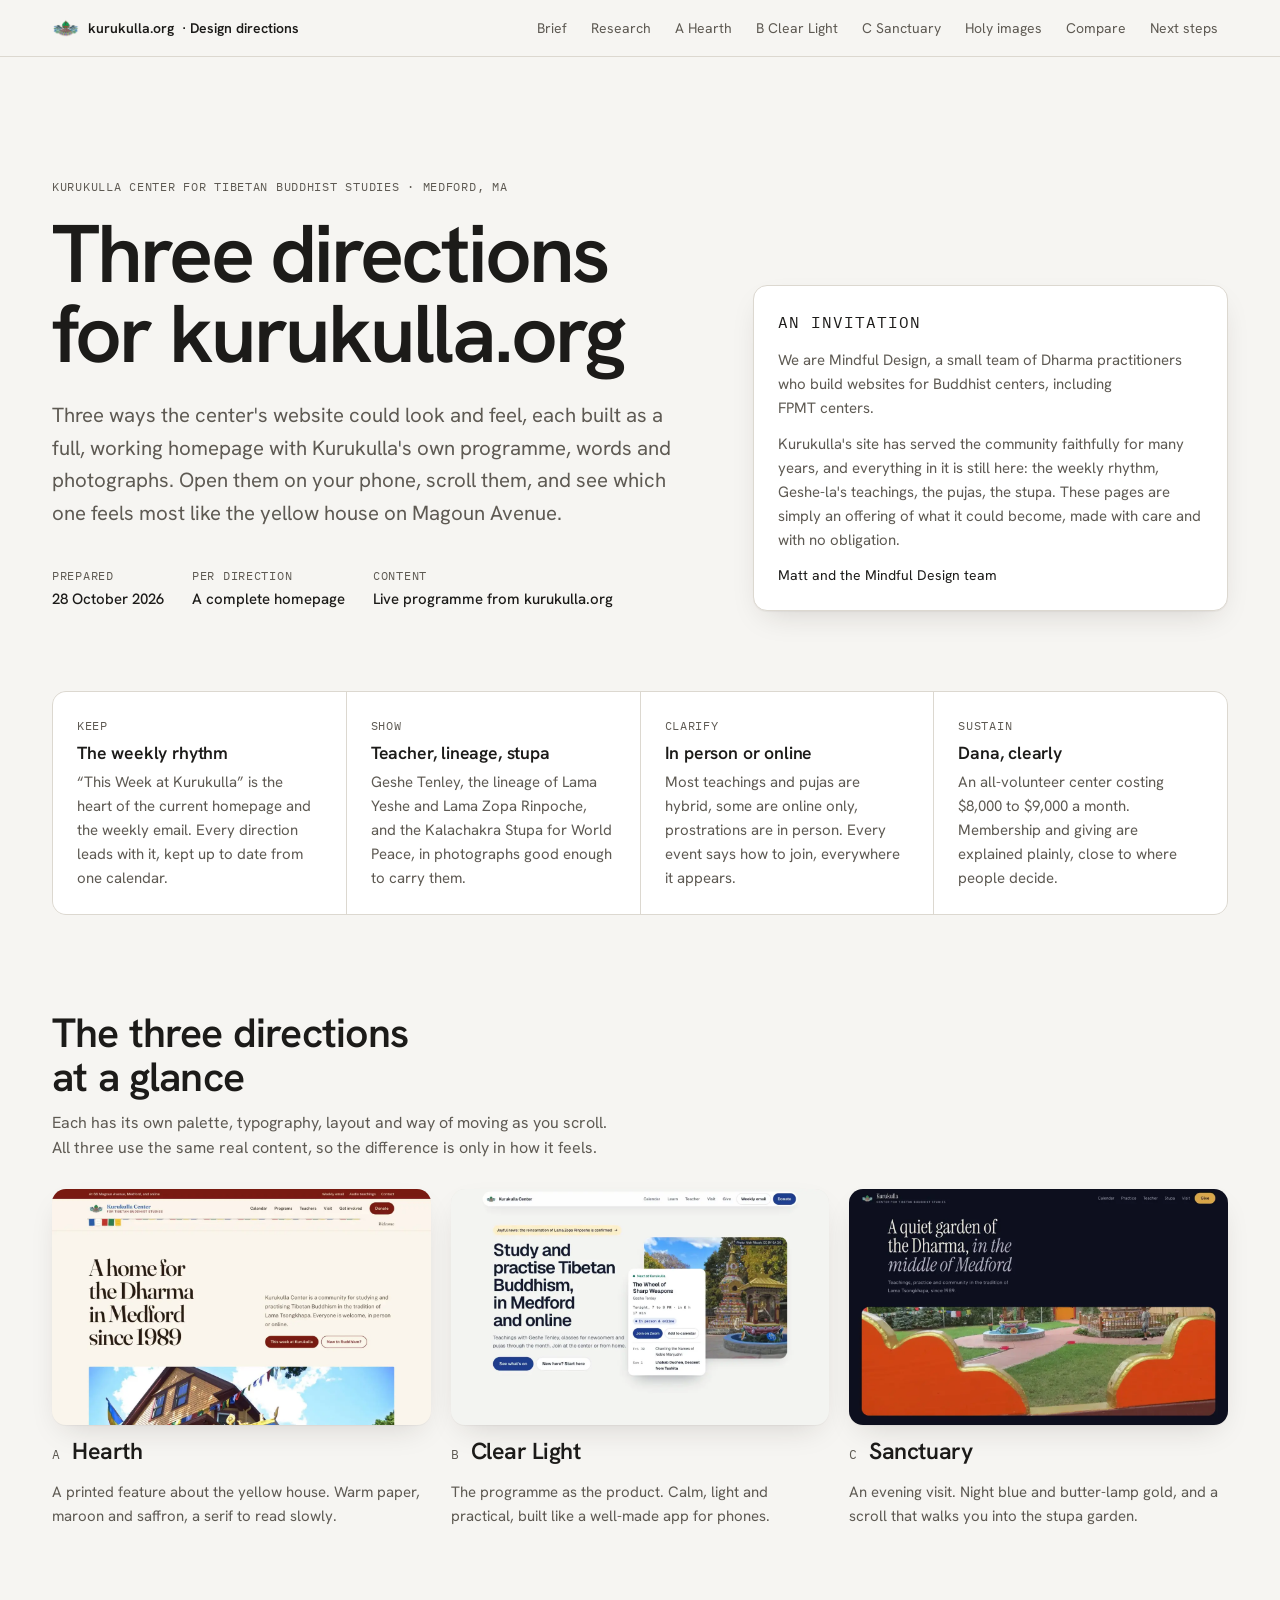
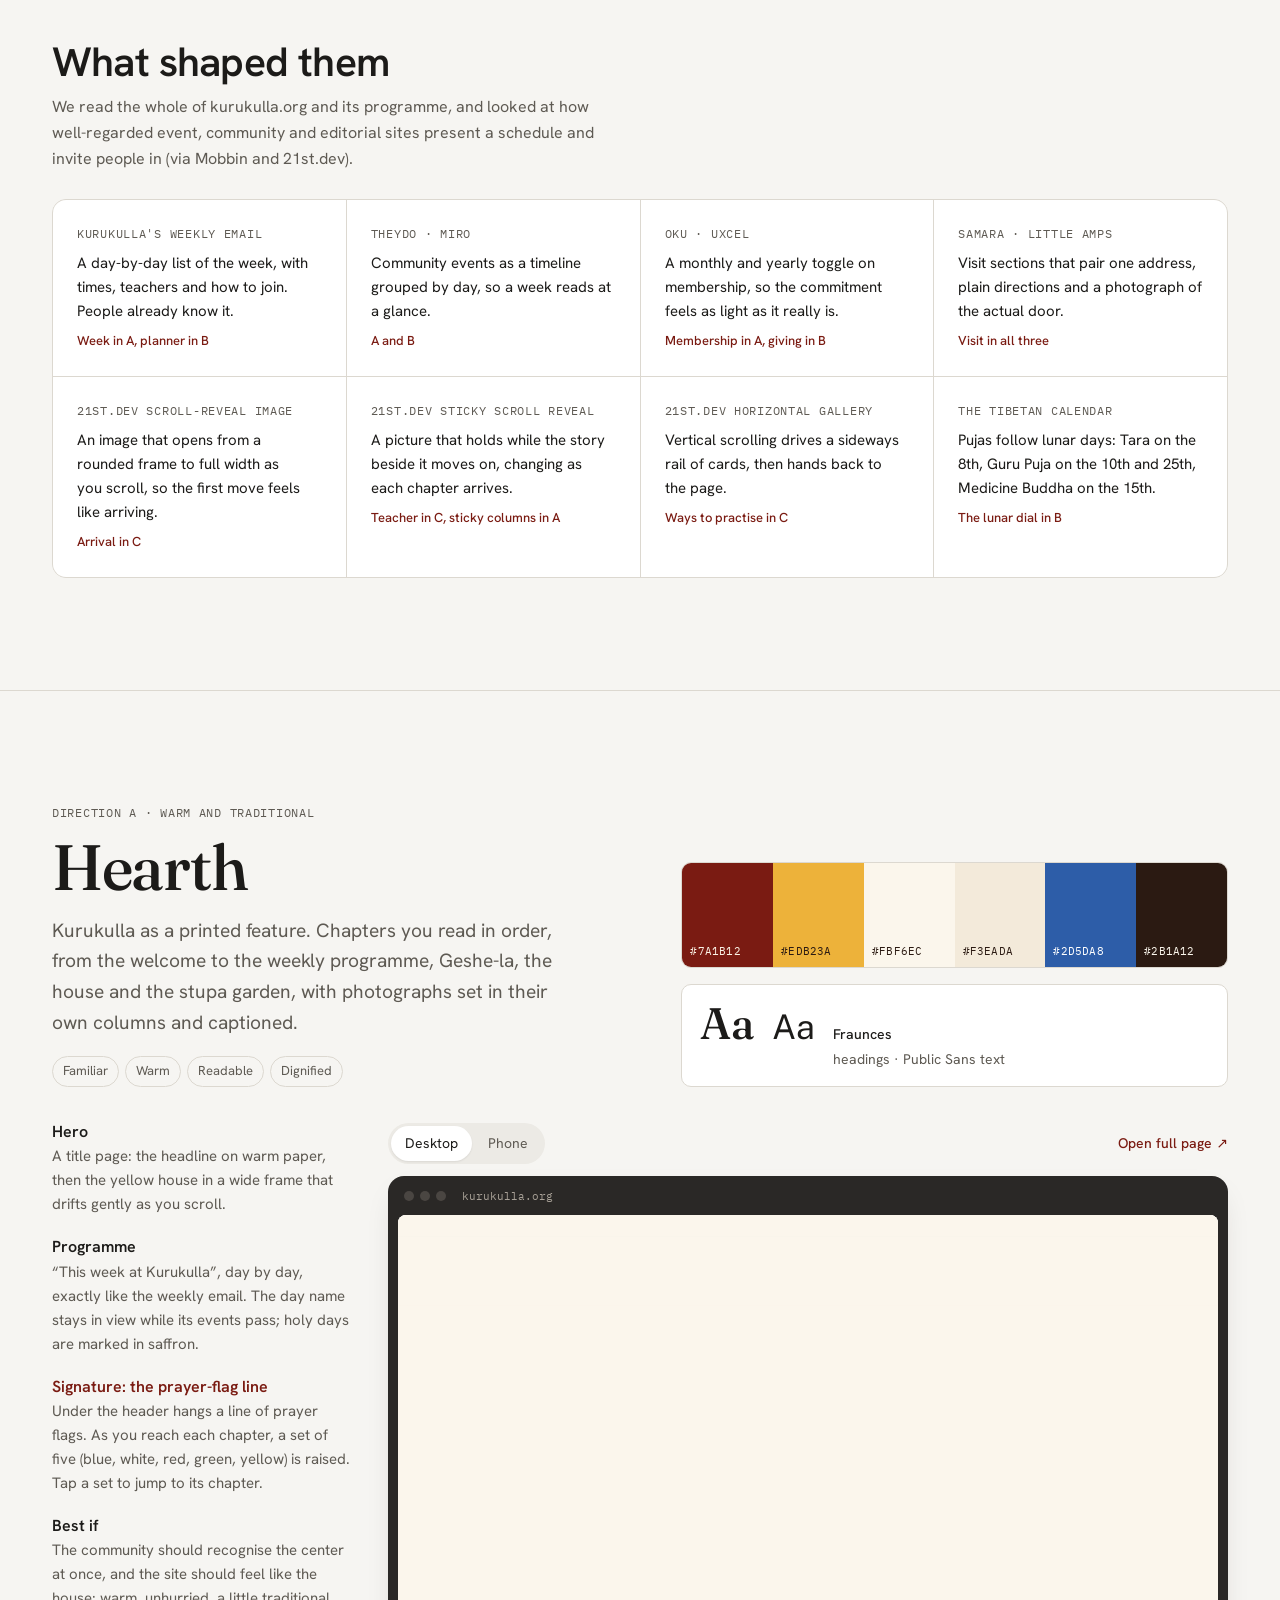
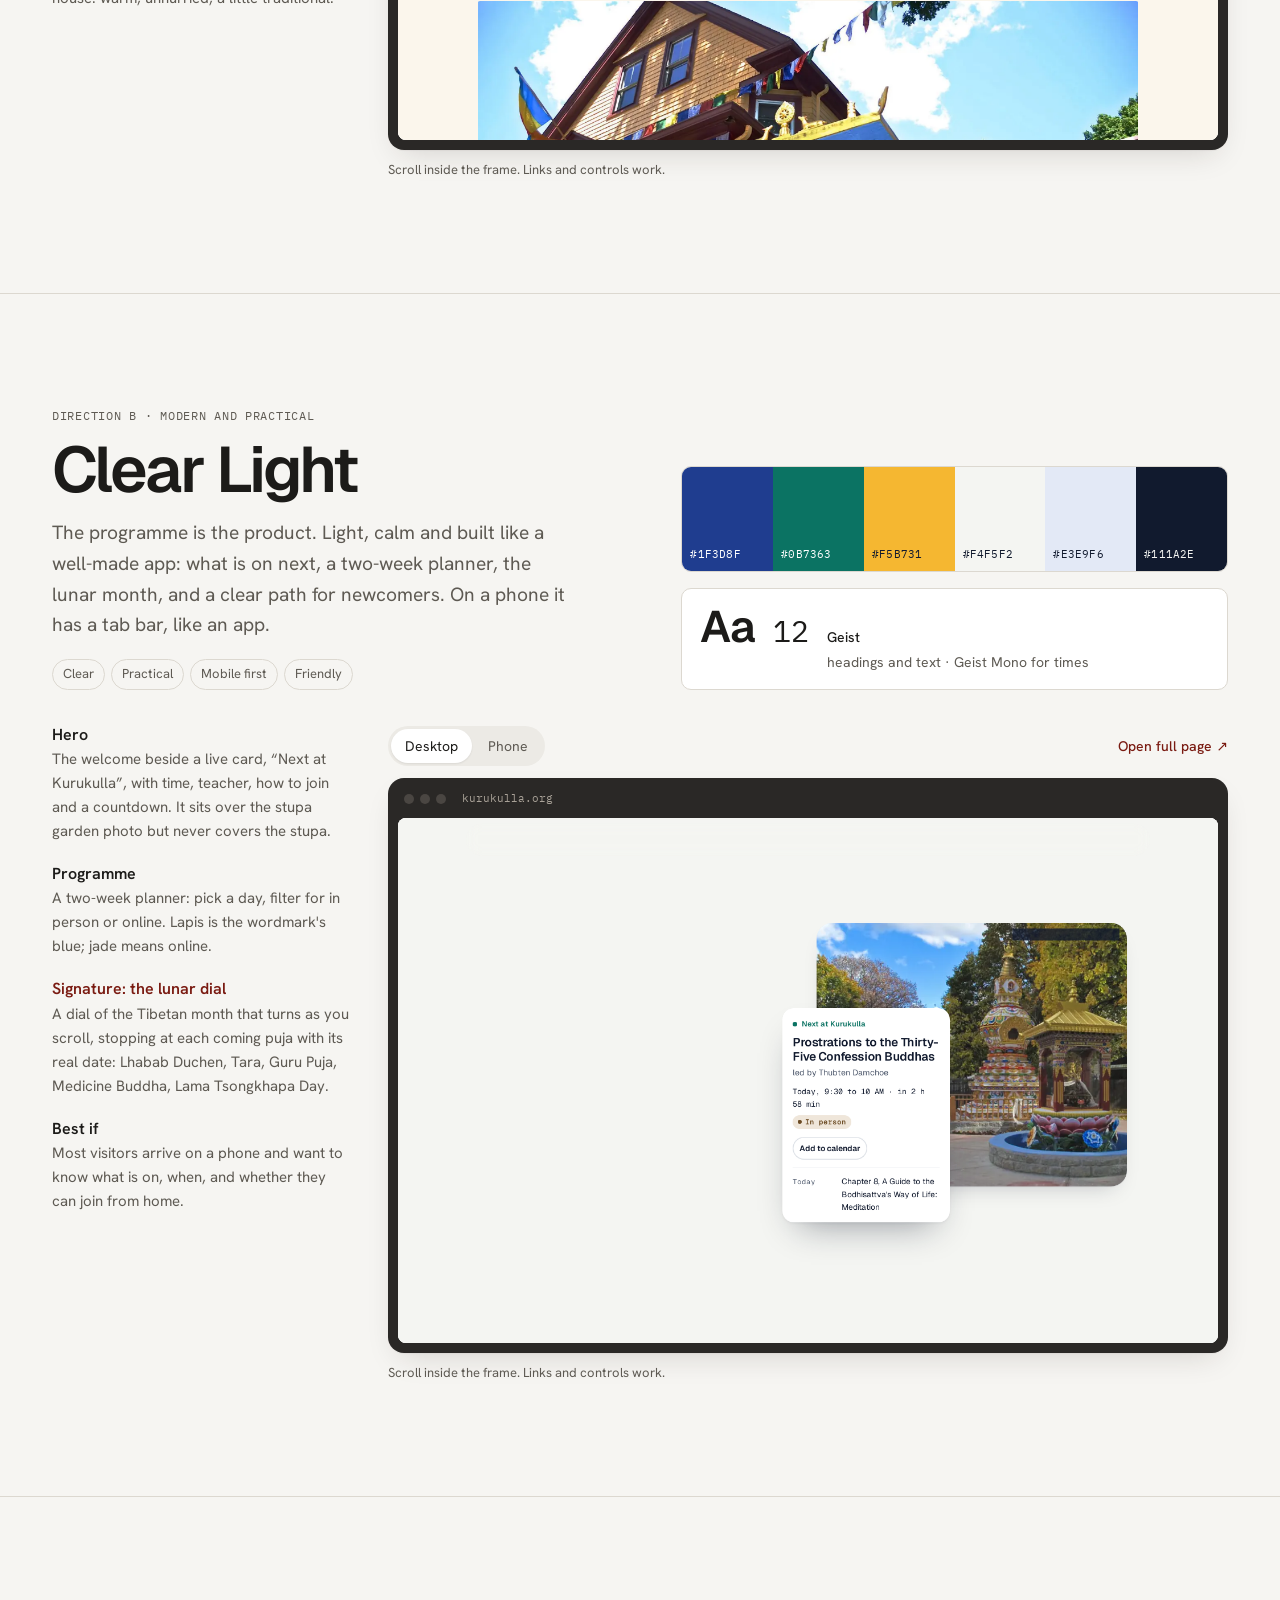
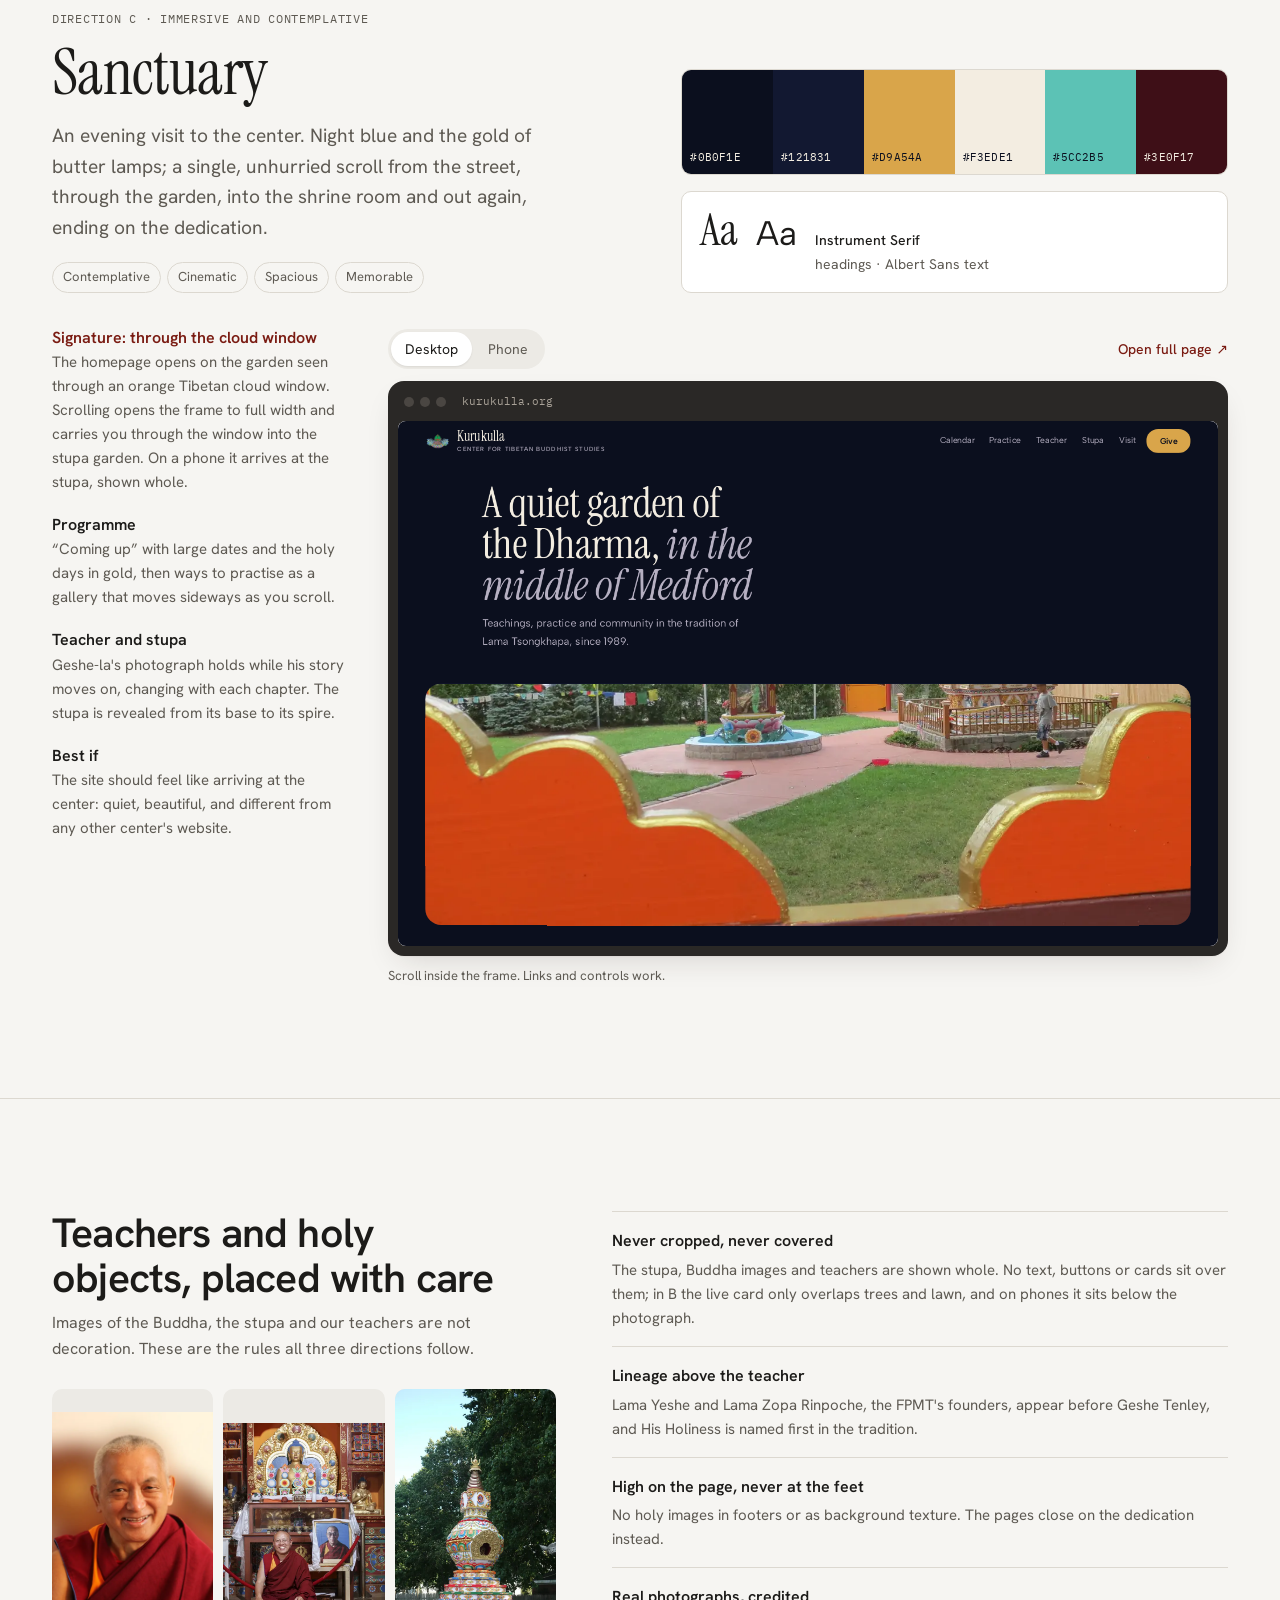
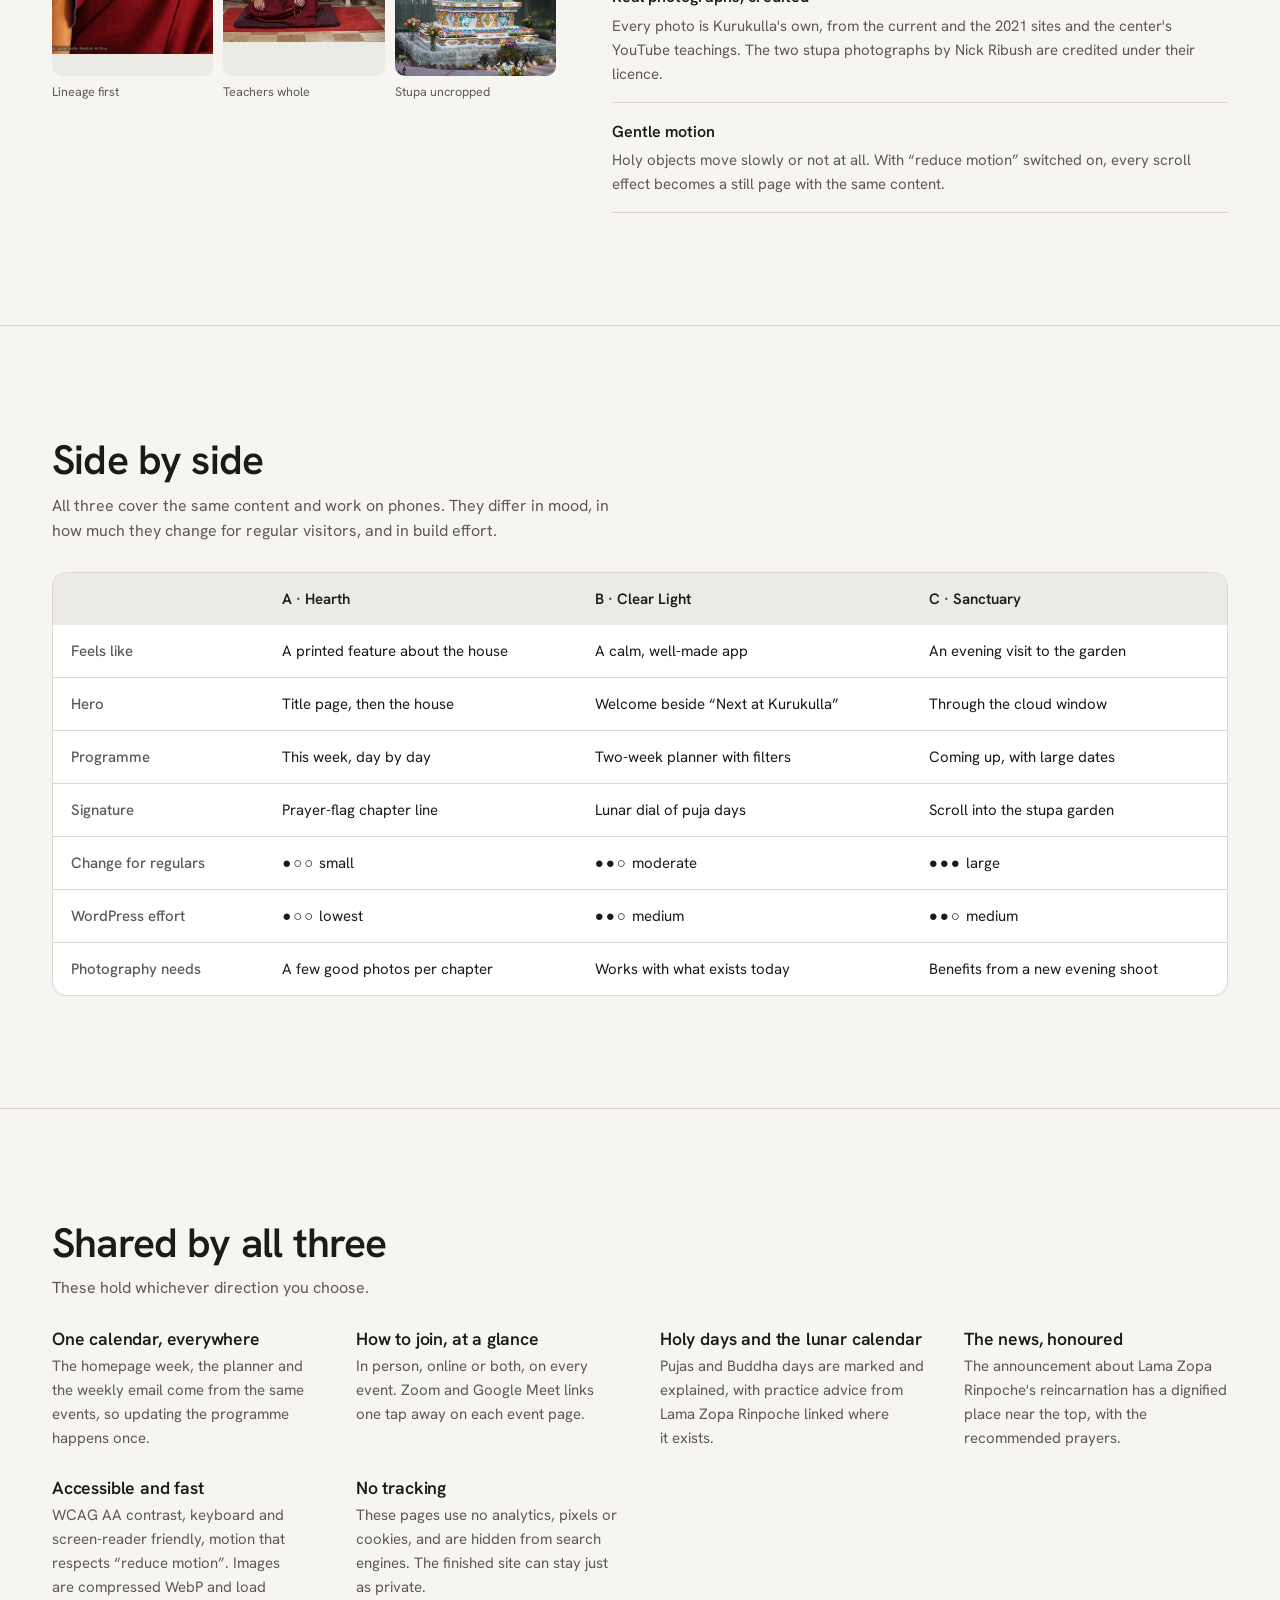
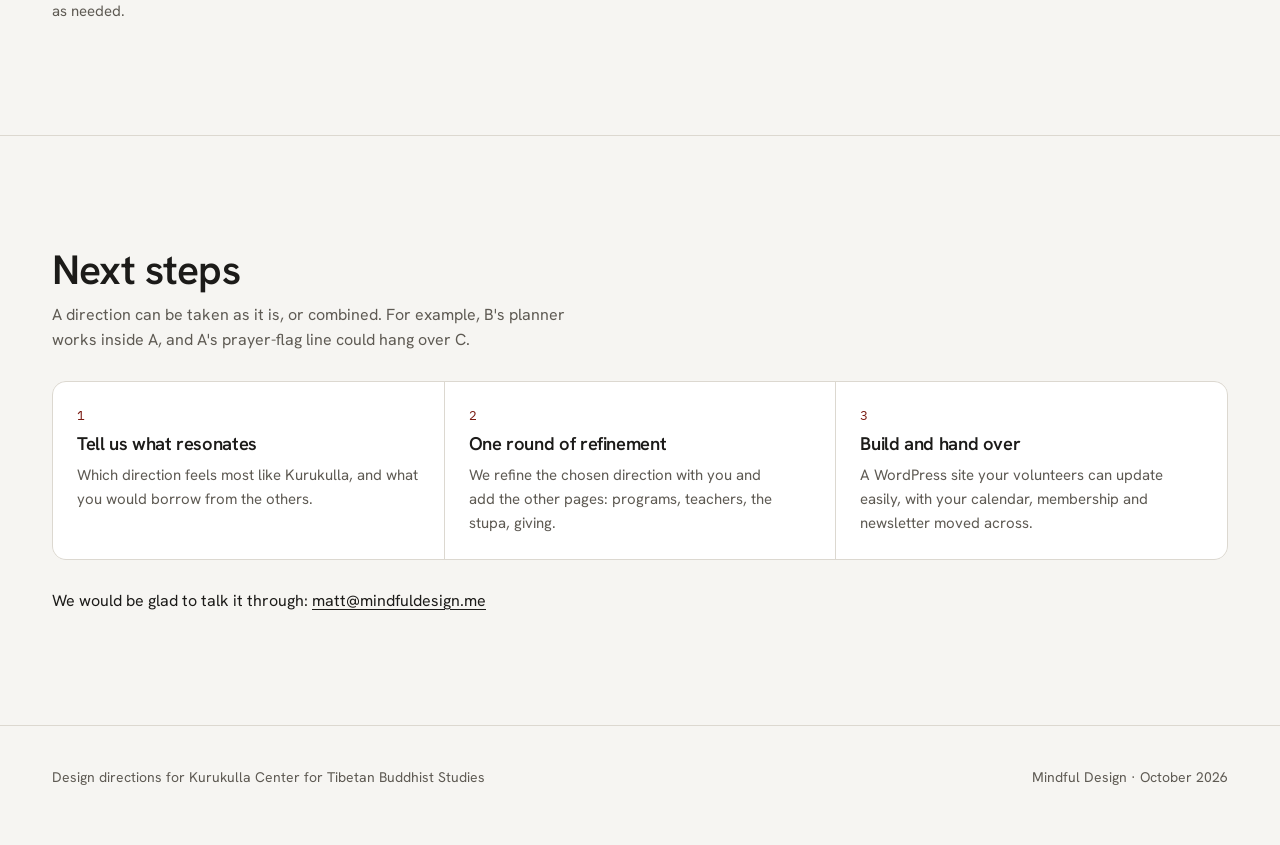
==== index.html @ a6701cff "Three homepage design directions for Kurukulla Center A Hearth (chaptered editorial), B Clear Light " ====
<!doctype html>
<html lang="en">
<head>
<meta charset="utf-8">
<meta name="viewport" content="width=device-width, initial-scale=1, viewport-fit=cover">
<meta name="robots" content="noindex, nofollow">
<title>Kurukulla Design Directions</title>
<meta name="description" content="Three design directions for the Kurukulla Center website, prepared by Mindful Design.">
<link rel="icon" href="assets/img/emblem-240.webp" type="image/webp">
<link rel="preconnect" href="https://fonts.googleapis.com">
<link rel="preconnect" href="https://fonts.gstatic.com" crossorigin>
<link rel="stylesheet" href="https://fonts.googleapis.com/css2?family=Hanken+Grotesk:ital,wght@0,400;0,500;0,600;1,400&family=IBM+Plex+Mono:wght@400;500&family=Fraunces:opsz,wght@9..144,500&family=Public+Sans:wght@400&family=Geist:wght@400;600&family=Instrument+Serif&family=Albert+Sans:wght@400&display=swap">
<style>
/* Layout: a quiet studio folio. Cover, brief, research, three direction chapters with live previews,
   care notes, comparison, next steps. The folio stays neutral so the three directions carry the colour. */
:root {
  --bg: #F6F5F2;
  --bg-2: #ECEAE5;
  --card: #FFFFFF;
  --fg: #1C1B19;
  --fg-soft: #5E5A53;
  --line: #DCD8D0;
  --accent: #7A1B12;        /* Kurukulla maroon, for links and focus only */
  --frame: #2A2826;
  --font: "Hanken Grotesk", ui-sans-serif, system-ui, -apple-system, "Segoe UI", sans-serif;
  --mono: "IBM Plex Mono", ui-monospace, "SF Mono", Menlo, monospace;
  --r: 14px;
  --shadow: 0 1px 1px rgba(40,30,20,.04), 0 12px 32px -12px rgba(40,30,20,.18);
}
@media (prefers-color-scheme: dark) {
  :root:not([data-theme="light"]) {
    --bg: #161514; --bg-2: #1F1E1C; --card: #23221F; --fg: #EFECE6; --fg-soft: #A8A298;
    --line: #36332F; --accent: #E89A8C; --frame: #0E0D0C;
    --shadow: 0 1px 1px rgba(0,0,0,.3), 0 16px 40px -16px rgba(0,0,0,.6);
    color-scheme: dark;
  }
}
:root[data-theme="dark"] {
  --bg: #161514; --bg-2: #1F1E1C; --card: #23221F; --fg: #EFECE6; --fg-soft: #A8A298;
  --line: #36332F; --accent: #E89A8C; --frame: #0E0D0C;
  --shadow: 0 1px 1px rgba(0,0,0,.3), 0 16px 40px -16px rgba(0,0,0,.6);
  color-scheme: dark;
}
* { box-sizing: border-box; }
html { scroll-behavior: smooth; scroll-padding-top: 72px; }
@media (prefers-reduced-motion: reduce) { html { scroll-behavior: auto; } }
body { margin: 0; background: var(--bg); color: var(--fg); font-family: var(--font); font-size: 16px; line-height: 1.6; -webkit-font-smoothing: antialiased; }
::selection { background: var(--accent); color: var(--card); }
a { color: inherit; text-underline-offset: 3px; text-decoration-thickness: 1px; }
:focus-visible { outline: 2px solid var(--accent); outline-offset: 3px; border-radius: 4px; }
img { display: block; max-width: 100%; height: auto; }
.wrap { max-width: 1240px; margin: 0 auto; padding-left: max(16px, env(safe-area-inset-left, 0px)); padding-right: max(16px, env(safe-area-inset-right, 0px)); }
@media (min-width: 720px) { .wrap { padding-left: max(32px, env(safe-area-inset-left, 0px)); padding-right: max(32px, env(safe-area-inset-right, 0px)); } }
.label { font-family: var(--mono); font-size: 12px; letter-spacing: .06em; text-transform: uppercase; color: var(--fg-soft); }
h1, h2, h3 { text-wrap: balance; margin: 0; font-weight: 600; letter-spacing: -.02em; line-height: 1.08; }
p { text-wrap: pretty; margin: 0; }

.bar { position: sticky; top: 0; z-index: 20; background: color-mix(in oklab, var(--bg) 88%, transparent); backdrop-filter: saturate(1.4) blur(10px); border-bottom: 1px solid var(--line); }
.bar .wrap { display: flex; align-items: center; justify-content: space-between; gap: 16px; height: 56px; }
.bar b { font-weight: 600; font-size: 14px; white-space: nowrap; display: flex; align-items: center; gap: 8px; }
.bar b img { width: 28px; }
.bar nav { display: flex; gap: 4px; overflow-x: auto; scrollbar-width: none; min-width: 0; }
.bar b { flex-shrink: 0; }
.bar nav a { text-decoration: none; font-size: 14px; color: var(--fg-soft); padding: 6px 10px; border-radius: 999px; white-space: nowrap; transition: background-color .15s, color .15s; }
.bar nav a:hover { background: var(--bg-2); color: var(--fg); }
@media (max-width: 640px) { .bar b span { display: none; } }

.cover { padding-block: clamp(56px, 10vw, 120px) clamp(40px, 6vw, 72px); }
.cover-grid { display: grid; gap: 36px; }
@media (min-width: 960px) { .cover-grid { grid-template-columns: minmax(0, 1.4fr) minmax(0, 1fr); align-items: end; } }
.cover h1 { font-size: clamp(2.6rem, 6.4vw, 5.2rem); max-width: 14ch; letter-spacing: -.035em; line-height: .98; margin-top: 18px; }
.cover .lede { margin-top: 24px; font-size: clamp(1.1rem, 1.6vw, 1.3rem); color: var(--fg-soft); max-width: 58ch; }
.cover .meta { margin-top: 36px; display: flex; flex-wrap: wrap; gap: 8px 28px; }
.cover .meta div { display: grid; gap: 2px; }
.cover .meta strong { font-weight: 500; font-size: 15px; }
.note { background: var(--card); border: 1px solid var(--line); border-radius: var(--r); padding: 24px; display: grid; gap: 12px; box-shadow: var(--shadow); }
.note p { color: var(--fg-soft); font-size: 15px; }
.note p:first-of-type { color: var(--fg); font-size: 16px; }
.note .sig { font-size: 14px; color: var(--fg); }

.brief { padding-block: 8px clamp(56px, 8vw, 96px); }
.grid4 { display: grid; gap: 1px; background: var(--line); border: 1px solid var(--line); border-radius: var(--r); overflow: hidden; grid-template-columns: repeat(4, minmax(0, 1fr)); }
.grid4 > div { background: var(--card); padding: 24px; display: grid; gap: 8px; align-content: start; }
.grid4 h3 { font-size: 1.1rem; letter-spacing: -.01em; }
.grid4 p { color: var(--fg-soft); font-size: 15px; }
@media (max-width: 1000px) { .grid4 { grid-template-columns: repeat(2, minmax(0, 1fr)); } }
@media (max-width: 560px) { .grid4 { grid-template-columns: minmax(0, 1fr); } }

.overview, .research { padding-block: 0 clamp(64px, 9vw, 112px); }
.section-head { display: grid; gap: 10px; margin-bottom: 28px; max-width: 62ch; }
.section-head h2 { font-size: clamp(1.8rem, 3.2vw, 2.6rem); }
.section-head p { color: var(--fg-soft); }
.tiles { display: grid; gap: 20px; grid-template-columns: repeat(auto-fit, minmax(290px, 1fr)); }
.tile { display: grid; gap: 14px; text-decoration: none; color: inherit; align-content: start; }
.tile .shot { aspect-ratio: 16 / 10; border-radius: var(--r); overflow: hidden; background: var(--bg-2); box-shadow: var(--shadow); }
.tile .shot img { width: 100%; height: 100%; object-fit: cover; object-position: top; transition: transform .5s cubic-bezier(.23,1,.32,1); }
@media (hover: hover) and (pointer: fine) { .tile:hover .shot img { transform: scale(1.03); } }
@media (prefers-reduced-motion: reduce) { .tile .shot img { transition: none; } }
.tile .t-row { display: flex; align-items: baseline; gap: 12px; }
.tile .letter { font-family: var(--mono); font-size: 13px; color: var(--fg-soft); }
.tile h3 { font-size: 1.45rem; }
.tile p { color: var(--fg-soft); font-size: 15px; }
.ref .used { font-size: 13px; color: var(--accent); font-weight: 500; }
.ref p { font-size: 15px; color: var(--fg) !important; }

.dir { padding-block: clamp(64px, 9vw, 112px); border-top: 1px solid var(--line); }
.dir-head { display: grid; gap: 28px; margin-bottom: 36px; }
@media (min-width: 960px) { .dir-head { grid-template-columns: minmax(0, 1.1fr) minmax(0, 1fr); align-items: end; } }
.dir-head h2 { font-size: clamp(2.4rem, 5vw, 4rem); letter-spacing: -.03em; margin-top: 10px; }
.dir-head .tag { margin-top: 14px; font-size: clamp(1.05rem, 1.5vw, 1.2rem); color: var(--fg-soft); max-width: 48ch; }
.chips { display: flex; flex-wrap: wrap; gap: 6px; margin-top: 18px; }
.chips span { font-size: 13px; padding: 4px 10px; border-radius: 999px; border: 1px solid var(--line); color: var(--fg-soft); }
.specimen { display: grid; gap: 16px; }
.swatches { display: grid; grid-template-columns: repeat(6, minmax(0, 1fr)); border-radius: 10px; overflow: hidden; border: 1px solid var(--line); }
.swatches div { aspect-ratio: 1 / 1.15; padding: 8px; display: flex; align-items: flex-end; }
.swatches code { font-family: var(--mono); font-size: 10.5px; letter-spacing: .02em; }
@media (max-width: 520px) { .swatches code { font-size: 8.5px; } }
.typo { display: flex; gap: 18px; align-items: baseline; flex-wrap: wrap; padding: 16px 18px; border: 1px solid var(--line); border-radius: 10px; background: var(--card); }
.typo .aa { font-size: 44px; line-height: 1; }
.typo .names { display: grid; gap: 2px; font-size: 14px; color: var(--fg-soft); }
.typo .names strong { color: var(--fg); font-weight: 500; }
.dir-body { display: grid; gap: 36px; }
@media (min-width: 1100px) { .dir-body { grid-template-columns: 300px minmax(0, 1fr); } }
.notes { display: grid; gap: 22px; align-content: start; }
.notes h3 { font-size: 1rem; letter-spacing: 0; margin-bottom: 4px; }
.notes p { color: var(--fg-soft); font-size: 15px; }
.notes .sig h3 { color: var(--accent); }

.preview { min-width: 0; }
.pv-tools { display: flex; flex-wrap: wrap; gap: 10px 16px; align-items: center; justify-content: space-between; margin-bottom: 12px; }
.seg { display: inline-flex; padding: 3px; gap: 2px; background: var(--bg-2); border-radius: 999px; }
.seg button { font: inherit; font-size: 14px; border: 0; background: transparent; color: var(--fg-soft); padding: 6px 14px; border-radius: 999px; cursor: pointer; transition: background-color .15s, color .15s; min-height: 34px; }
.seg button[aria-pressed="true"] { background: var(--card); color: var(--fg); box-shadow: 0 1px 2px rgba(0,0,0,.08); }
.open-link { font-size: 14px; color: var(--accent); text-decoration: none; white-space: nowrap; font-weight: 500; }
.open-link:hover { text-decoration: underline; }
.frame { background: var(--frame); border-radius: 16px; padding: 10px; box-shadow: var(--shadow); }
.frame .chrome { display: flex; gap: 6px; padding: 2px 6px 10px; align-items: center; }
.frame .chrome i { width: 10px; height: 10px; border-radius: 50%; background: #4a4642; display: block; }
.frame .chrome span { margin-left: 10px; font-family: var(--mono); font-size: 11px; color: #A8A197; overflow: hidden; text-overflow: ellipsis; white-space: nowrap; }
.viewport { position: relative; overflow: hidden; border-radius: 8px; background: #fff; }
.viewport iframe { border: 0; display: block; transform-origin: 0 0; background: #fff; }
.frame.mobile { width: min(100%, 360px); margin: 0 auto; border-radius: 40px; padding: 12px; }
.frame.mobile .chrome { justify-content: center; padding-bottom: 8px; }
.frame.mobile .chrome i { display: none; }
.frame.mobile .chrome span { margin: 0; }
.frame.mobile .viewport { border-radius: 28px; }
.pv-hint { margin-top: 10px; font-size: 13px; color: var(--fg-soft); }

.care, .compare, .shared, .next { padding-block: clamp(64px, 9vw, 112px); border-top: 1px solid var(--line); }
.care-grid { display: grid; gap: 28px; }
@media (min-width: 960px) { .care-grid { grid-template-columns: minmax(0, .9fr) minmax(0, 1.1fr); gap: 56px; align-items: start; } }
.care-photos { display: grid; grid-template-columns: 1fr 1fr 1fr; gap: 10px; }
.care-photos figure { margin: 0; }
/* holy images are never cropped: each sits whole inside the same tall frame */
.care-photos img { border-radius: 10px; aspect-ratio: 9 / 16; object-fit: contain; width: 100%; background: var(--bg-2); }
.care-photos figcaption { font-size: 12.5px; color: var(--fg-soft); margin-top: 6px; }
.rules { list-style: none; margin: 0; padding: 0; display: grid; }
.rules li { display: grid; gap: 4px; padding: 16px 0; border-top: 1px solid var(--line); }
.rules li:last-child { border-bottom: 1px solid var(--line); }
.rules b { font-weight: 600; }
.rules span { color: var(--fg-soft); font-size: 15px; }

.table-wrap { overflow-x: auto; border: 1px solid var(--line); border-radius: var(--r); background: var(--card); }
table { border-collapse: collapse; width: 100%; min-width: 760px; font-size: 15px; }
th, td { text-align: left; vertical-align: top; padding: 14px 18px; border-bottom: 1px solid var(--line); }
tr:last-child td, tr:last-child th { border-bottom: 0; }
thead th { font-weight: 600; font-size: 15px; background: var(--bg-2); }
tbody th { font-weight: 500; color: var(--fg-soft); width: 18%; }
.dots { letter-spacing: 2px; font-family: var(--mono); }

.shared-grid { display: grid; gap: 28px 40px; grid-template-columns: repeat(auto-fit, minmax(260px, 1fr)); }
.shared-grid h3 { font-size: 1.1rem; margin-bottom: 6px; letter-spacing: -.01em; }
.shared-grid p { color: var(--fg-soft); font-size: 15px; }

.steps { list-style: none; padding: 0; margin: 0; display: grid; gap: 1px; background: var(--line); border: 1px solid var(--line); border-radius: var(--r); overflow: hidden; grid-template-columns: repeat(3, minmax(0, 1fr)); }
.steps li { background: var(--card); padding: 24px; display: grid; gap: 8px; align-content: start; }
.steps .n { font-family: var(--mono); font-size: 13px; color: var(--accent); }
.steps h3 { font-size: 1.15rem; }
.steps p { color: var(--fg-soft); font-size: 15px; }
@media (max-width: 760px) { .steps { grid-template-columns: minmax(0, 1fr); } }
.contact { margin-top: 28px; font-size: 16px; }
footer { padding-block: 40px 56px; color: var(--fg-soft); font-size: 14px; border-top: 1px solid var(--line); }
footer .wrap { display: flex; flex-wrap: wrap; justify-content: space-between; gap: 12px; }
</style>
</head>
<body>
<header class="bar">
  <div class="wrap">
    <b><img src="assets/img/emblem-240.webp" alt="" width="28" height="20">kurukulla.org <span>· Design directions</span></b>
    <nav aria-label="Sections">
      <a href="#brief">Brief</a>
      <a href="#research">Research</a>
      <a href="#hearth">A Hearth</a>
      <a href="#clear-light">B Clear Light</a>
      <a href="#sanctuary">C Sanctuary</a>
      <a href="#care">Holy images</a>
      <a href="#compare">Compare</a>
      <a href="#next">Next steps</a>
    </nav>
  </div>
</header>

<main>
  <section class="cover">
    <div class="wrap cover-grid">
      <div>
        <p class="label">Kurukulla Center for Tibetan Buddhist Studies · Medford, MA</p>
        <h1>Three directions for kurukulla.org</h1>
        <p class="lede">Three ways the center's website could look and feel, each built as a full, working homepage with Kurukulla's own programme, words and photographs. Open them on your phone, scroll them, and see which one feels most like the yellow house on Magoun Avenue.</p>
        <div class="meta">
          <div><span class="label">Prepared</span><strong>28 October 2026</strong></div>
          <div><span class="label">Per direction</span><strong>A complete homepage</strong></div>
          <div><span class="label">Content</span><strong>Live programme from kurukulla.org</strong></div>
        </div>
      </div>
      <aside class="note" aria-label="A note from Mindful Design">
        <p class="label">An invitation</p>
        <p>We are Mindful Design, a small team of Dharma practitioners who build websites for Buddhist centers, including FPMT centers.</p>
        <p>Kurukulla's site has served the community faithfully for many years, and everything in it is still here: the weekly rhythm, Geshe-la's teachings, the pujas, the stupa. These pages are simply an offering of what it could become, made with care and with no obligation.</p>
        <p class="sig">Matt and the Mindful Design team</p>
      </aside>
    </div>
  </section>

  <section class="brief" id="brief">
    <div class="wrap">
      <div class="grid4">
        <div><span class="label">Keep</span><h3>The weekly rhythm</h3><p>“This Week at Kurukulla” is the heart of the current homepage and the weekly email. Every direction leads with it, kept up to date from one calendar.</p></div>
        <div><span class="label">Show</span><h3>Teacher, lineage, stupa</h3><p>Geshe Tenley, the lineage of Lama Yeshe and Lama Zopa Rinpoche, and the Kalachakra Stupa for World Peace, in photographs good enough to carry them.</p></div>
        <div><span class="label">Clarify</span><h3>In person or online</h3><p>Most teachings and pujas are hybrid, some are online only, prostrations are in person. Every event says how to join, everywhere it appears.</p></div>
        <div><span class="label">Sustain</span><h3>Dana, clearly</h3><p>An all-volunteer center costing $8,000 to $9,000 a month. Membership and giving are explained plainly, close to where people decide.</p></div>
      </div>
    </div>
  </section>

  <section class="overview">
    <div class="wrap">
      <div class="section-head">
        <h2>The three directions at a glance</h2>
        <p>Each has its own palette, typography, layout and way of moving as you scroll. All three use the same real content, so the difference is only in how it feels.</p>
      </div>
      <div class="tiles">
        <a class="tile" href="#hearth">
          <div class="shot"><img src="assets/shots/a-home.webp" alt="Direction A homepage: cream paper, maroon, a serif headline and the yellow house" loading="lazy" width="1200" height="750"></div>
          <div class="t-row"><span class="letter">A</span><h3>Hearth</h3></div>
          <p>A printed feature about the yellow house. Warm paper, maroon and saffron, a serif to read slowly.</p>
        </a>
        <a class="tile" href="#clear-light">
          <div class="shot"><img src="assets/shots/b-home.webp" alt="Direction B homepage: light and clear, lapis blue, a live card showing the next event over the stupa garden" loading="lazy" width="1200" height="750"></div>
          <div class="t-row"><span class="letter">B</span><h3>Clear Light</h3></div>
          <p>The programme as the product. Calm, light and practical, built like a well-made app for phones.</p>
        </a>
        <a class="tile" href="#sanctuary">
          <div class="shot"><img src="assets/shots/c-home.webp" alt="Direction C homepage: deep night blue, a serif headline and the stupa garden seen through an orange cloud window" loading="lazy" width="1200" height="750"></div>
          <div class="t-row"><span class="letter">C</span><h3>Sanctuary</h3></div>
          <p>An evening visit. Night blue and butter-lamp gold, and a scroll that walks you into the stupa garden.</p>
        </a>
      </div>
    </div>
  </section>

  <section class="research" id="research">
    <div class="wrap">
      <div class="section-head">
        <h2>What shaped them</h2>
        <p>We read the whole of kurukulla.org and its programme, and looked at how well-regarded event, community and editorial sites present a schedule and invite people in (via Mobbin and 21st.dev).</p>
      </div>
      <div class="grid4">
        <div class="ref"><span class="label">Kurukulla's weekly email</span><p>A day-by-day list of the week, with times, teachers and how to join. People already know it.</p><span class="used">Week in A, planner in B</span></div>
        <div class="ref"><span class="label">TheyDo · Miro</span><p>Community events as a timeline grouped by day, so a week reads at a glance.</p><span class="used">A and B</span></div>
        <div class="ref"><span class="label">Oku · Uxcel</span><p>A monthly and yearly toggle on membership, so the commitment feels as light as it really is.</p><span class="used">Membership in A, giving in B</span></div>
        <div class="ref"><span class="label">Samara · Little Amps</span><p>Visit sections that pair one address, plain directions and a photograph of the actual door.</p><span class="used">Visit in all three</span></div>
        <div class="ref"><span class="label">21st.dev scroll-reveal image</span><p>An image that opens from a rounded frame to full width as you scroll, so the first move feels like arriving.</p><span class="used">Arrival in C</span></div>
        <div class="ref"><span class="label">21st.dev sticky scroll reveal</span><p>A picture that holds while the story beside it moves on, changing as each chapter arrives.</p><span class="used">Teacher in C, sticky columns in A</span></div>
        <div class="ref"><span class="label">21st.dev horizontal gallery</span><p>Vertical scrolling drives a sideways rail of cards, then hands back to the page.</p><span class="used">Ways to practise in C</span></div>
        <div class="ref"><span class="label">The Tibetan calendar</span><p>Pujas follow lunar days: Tara on the 8th, Guru Puja on the 10th and 25th, Medicine Buddha on the 15th.</p><span class="used">The lunar dial in B</span></div>
      </div>
    </div>
  </section>

  <!-- A -->
  <section class="dir" id="hearth">
    <div class="wrap">
      <div class="dir-head">
        <div>
          <p class="label">Direction A · Warm and traditional</p>
          <h2 style="font-family:'Fraunces',Georgia,serif;font-weight:500;letter-spacing:-.02em">Hearth</h2>
          <p class="tag">Kurukulla as a printed feature. Chapters you read in order, from the welcome to the weekly programme, Geshe-la, the house and the stupa garden, with photographs set in their own columns and captioned.</p>
          <div class="chips"><span>Familiar</span><span>Warm</span><span>Readable</span><span>Dignified</span></div>
        </div>
        <div class="specimen">
          <div class="swatches">
            <div style="background:#7A1B12;color:#FBF3E6"><code>#7A1B12</code></div>
            <div style="background:#EDB23A;color:#2B1A12"><code>#EDB23A</code></div>
            <div style="background:#FBF6EC;color:#2B1A12"><code>#FBF6EC</code></div>
            <div style="background:#F3EADA;color:#2B1A12"><code>#F3EADA</code></div>
            <div style="background:#2D5DA8;color:#FFFFFF"><code>#2D5DA8</code></div>
            <div style="background:#2B1A12;color:#FBF6EC"><code>#2B1A12</code></div>
          </div>
          <div class="typo">
            <span class="aa" style="font-family:'Fraunces',Georgia,serif;font-weight:500">Aa</span>
            <span class="aa" style="font-family:'Public Sans',sans-serif;font-size:34px">Aa</span>
            <div class="names"><strong>Fraunces</strong><span>headings · Public Sans text</span></div>
          </div>
        </div>
      </div>
      <div class="dir-body">
        <div class="notes">
          <div><h3>Hero</h3><p>A title page: the headline on warm paper, then the yellow house in a wide frame that drifts gently as you scroll.</p></div>
          <div><h3>Programme</h3><p>“This week at Kurukulla”, day by day, exactly like the weekly email. The day name stays in view while its events pass; holy days are marked in saffron.</p></div>
          <div class="sig"><h3>Signature: the prayer-flag line</h3><p>Under the header hangs a line of prayer flags. As you reach each chapter, a set of five (blue, white, red, green, yellow) is raised. Tap a set to jump to its chapter.</p></div>
          <div><h3>Best if</h3><p>The community should recognise the center at once, and the site should feel like the house: warm, unhurried, a little traditional.</p></div>
        </div>
        <div class="preview" data-dir="a"></div>
      </div>
    </div>
  </section>

  <!-- B -->
  <section class="dir" id="clear-light">
    <div class="wrap">
      <div class="dir-head">
        <div>
          <p class="label">Direction B · Modern and practical</p>
          <h2 style="font-family:'Geist',sans-serif;font-weight:600;letter-spacing:-.04em">Clear Light</h2>
          <p class="tag">The programme is the product. Light, calm and built like a well-made app: what is on next, a two-week planner, the lunar month, and a clear path for newcomers. On a phone it has a tab bar, like an app.</p>
          <div class="chips"><span>Clear</span><span>Practical</span><span>Mobile first</span><span>Friendly</span></div>
        </div>
        <div class="specimen">
          <div class="swatches">
            <div style="background:#1F3D8F;color:#FFFFFF"><code>#1F3D8F</code></div>
            <div style="background:#0B7363;color:#FFFFFF"><code>#0B7363</code></div>
            <div style="background:#F5B731;color:#111A2E"><code>#F5B731</code></div>
            <div style="background:#F4F5F2;color:#111A2E"><code>#F4F5F2</code></div>
            <div style="background:#E3E9F6;color:#111A2E"><code>#E3E9F6</code></div>
            <div style="background:#111A2E;color:#F4F5F2"><code>#111A2E</code></div>
          </div>
          <div class="typo">
            <span class="aa" style="font-family:'Geist',sans-serif;font-weight:600;letter-spacing:-.03em">Aa</span>
            <span class="aa" style="font-family:'IBM Plex Mono',monospace;font-size:30px">12</span>
            <div class="names"><strong>Geist</strong><span>headings and text · Geist Mono for times</span></div>
          </div>
        </div>
      </div>
      <div class="dir-body">
        <div class="notes">
          <div><h3>Hero</h3><p>The welcome beside a live card, “Next at Kurukulla”, with time, teacher, how to join and a countdown. It sits over the stupa garden photo but never covers the stupa.</p></div>
          <div><h3>Programme</h3><p>A two-week planner: pick a day, filter for in person or online. Lapis is the wordmark's blue; jade means online.</p></div>
          <div class="sig"><h3>Signature: the lunar dial</h3><p>A dial of the Tibetan month that turns as you scroll, stopping at each coming puja with its real date: Lhabab Duchen, Tara, Guru Puja, Medicine Buddha, Lama Tsongkhapa Day.</p></div>
          <div><h3>Best if</h3><p>Most visitors arrive on a phone and want to know what is on, when, and whether they can join from home.</p></div>
        </div>
        <div class="preview" data-dir="b"></div>
      </div>
    </div>
  </section>

  <!-- C -->
  <section class="dir" id="sanctuary">
    <div class="wrap">
      <div class="dir-head">
        <div>
          <p class="label">Direction C · Immersive and contemplative</p>
          <h2 style="font-family:'Instrument Serif',Georgia,serif;font-weight:400;letter-spacing:-.01em">Sanctuary</h2>
          <p class="tag">An evening visit to the center. Night blue and the gold of butter lamps; a single, unhurried scroll from the street, through the garden, into the shrine room and out again, ending on the dedication.</p>
          <div class="chips"><span>Contemplative</span><span>Cinematic</span><span>Spacious</span><span>Memorable</span></div>
        </div>
        <div class="specimen">
          <div class="swatches">
            <div style="background:#0B0F1E;color:#F3EDE1"><code>#0B0F1E</code></div>
            <div style="background:#121831;color:#F3EDE1"><code>#121831</code></div>
            <div style="background:#D9A54A;color:#0B0F1E"><code>#D9A54A</code></div>
            <div style="background:#F3EDE1;color:#0B0F1E"><code>#F3EDE1</code></div>
            <div style="background:#5CC2B5;color:#0B0F1E"><code>#5CC2B5</code></div>
            <div style="background:#3E0F17;color:#F3EDE1"><code>#3E0F17</code></div>
          </div>
          <div class="typo">
            <span class="aa" style="font-family:'Instrument Serif',Georgia,serif">Aa</span>
            <span class="aa" style="font-family:'Albert Sans',sans-serif;font-size:34px">Aa</span>
            <div class="names"><strong>Instrument Serif</strong><span>headings · Albert Sans text</span></div>
          </div>
        </div>
      </div>
      <div class="dir-body">
        <div class="notes">
          <div class="sig"><h3>Signature: through the cloud window</h3><p>The homepage opens on the garden seen through an orange Tibetan cloud window. Scrolling opens the frame to full width and carries you through the window into the stupa garden. On a phone it arrives at the stupa, shown whole.</p></div>
          <div><h3>Programme</h3><p>“Coming up” with large dates and the holy days in gold, then ways to practise as a gallery that moves sideways as you scroll.</p></div>
          <div><h3>Teacher and stupa</h3><p>Geshe-la's photograph holds while his story moves on, changing with each chapter. The stupa is revealed from its base to its spire.</p></div>
          <div><h3>Best if</h3><p>The site should feel like arriving at the center: quiet, beautiful, and different from any other center's website.</p></div>
        </div>
        <div class="preview" data-dir="c"></div>
      </div>
    </div>
  </section>

  <section class="care" id="care">
    <div class="wrap care-grid">
      <div>
        <div class="section-head">
          <h2>Teachers and holy objects, placed with care</h2>
          <p>Images of the Buddha, the stupa and our teachers are not decoration. These are the rules all three directions follow.</p>
        </div>
        <div class="care-photos">
          <figure><img src="assets/img/lama-zopa.webp" alt="Kyabje Lama Zopa Rinpoche" loading="lazy" width="680" height="1020"><figcaption>Lineage first</figcaption></figure>
          <figure><img src="assets/img/geshe-throne-600.webp" alt="Geshe Tenley on the teaching throne" loading="lazy" width="600" height="818"><figcaption>Teachers whole</figcaption></figure>
          <figure><img class="contain" src="assets/img/stupa-tall-600.webp" alt="The Kalachakra Stupa for World Peace, whole" loading="lazy" width="600" height="1067"><figcaption>Stupa uncropped</figcaption></figure>
        </div>
      </div>
      <ul class="rules">
        <li><b>Never cropped, never covered</b><span>The stupa, Buddha images and teachers are shown whole. No text, buttons or cards sit over them; in B the live card only overlaps trees and lawn, and on phones it sits below the photograph.</span></li>
        <li><b>Lineage above the teacher</b><span>Lama Yeshe and Lama Zopa Rinpoche, the FPMT's founders, appear before Geshe Tenley, and His Holiness is named first in the tradition.</span></li>
        <li><b>High on the page, never at the feet</b><span>No holy images in footers or as background texture. The pages close on the dedication instead.</span></li>
        <li><b>Real photographs, credited</b><span>Every photo is Kurukulla's own, from the current and the 2021 sites and the center's YouTube teachings. The two stupa photographs by Nick Ribush are credited under their licence.</span></li>
        <li><b>Gentle motion</b><span>Holy objects move slowly or not at all. With “reduce motion” switched on, every scroll effect becomes a still page with the same content.</span></li>
      </ul>
    </div>
  </section>

  <section class="compare" id="compare">
    <div class="wrap">
      <div class="section-head">
        <h2>Side by side</h2>
        <p>All three cover the same content and work on phones. They differ in mood, in how much they change for regular visitors, and in build effort.</p>
      </div>
      <div class="table-wrap">
        <table>
          <thead><tr><th></th><th scope="col">A · Hearth</th><th scope="col">B · Clear Light</th><th scope="col">C · Sanctuary</th></tr></thead>
          <tbody>
            <tr><th scope="row">Feels like</th><td>A printed feature about the house</td><td>A calm, well-made app</td><td>An evening visit to the garden</td></tr>
            <tr><th scope="row">Hero</th><td>Title page, then the house</td><td>Welcome beside “Next at Kurukulla”</td><td>Through the cloud window</td></tr>
            <tr><th scope="row">Programme</th><td>This week, day by day</td><td>Two-week planner with filters</td><td>Coming up, with large dates</td></tr>
            <tr><th scope="row">Signature</th><td>Prayer-flag chapter line</td><td>Lunar dial of puja days</td><td>Scroll into the stupa garden</td></tr>
            <tr><th scope="row">Change for regulars</th><td><span class="dots">●○○</span> small</td><td><span class="dots">●●○</span> moderate</td><td><span class="dots">●●●</span> large</td></tr>
            <tr><th scope="row">WordPress effort</th><td><span class="dots">●○○</span> lowest</td><td><span class="dots">●●○</span> medium</td><td><span class="dots">●●○</span> medium</td></tr>
            <tr><th scope="row">Photography needs</th><td>A few good photos per chapter</td><td>Works with what exists today</td><td>Benefits from a new evening shoot</td></tr>
          </tbody>
        </table>
      </div>
    </div>
  </section>

  <section class="shared" id="shared">
    <div class="wrap">
      <div class="section-head">
        <h2>Shared by all three</h2>
        <p>These hold whichever direction you choose.</p>
      </div>
      <div class="shared-grid">
        <div><h3>One calendar, everywhere</h3><p>The homepage week, the planner and the weekly email come from the same events, so updating the programme happens once.</p></div>
        <div><h3>How to join, at a glance</h3><p>In person, online or both, on every event. Zoom and Google Meet links one tap away on each event page.</p></div>
        <div><h3>Holy days and the lunar calendar</h3><p>Pujas and Buddha days are marked and explained, with practice advice from Lama Zopa Rinpoche linked where it exists.</p></div>
        <div><h3>The news, honoured</h3><p>The announcement about Lama Zopa Rinpoche's reincarnation has a dignified place near the top, with the recommended prayers.</p></div>
        <div><h3>Accessible and fast</h3><p>WCAG AA contrast, keyboard and screen-reader friendly, motion that respects “reduce motion”. Images are compressed WebP and load as needed.</p></div>
        <div><h3>No tracking</h3><p>These pages use no analytics, pixels or cookies, and are hidden from search engines. The finished site can stay just as private.</p></div>
      </div>
    </div>
  </section>

  <section class="next" id="next">
    <div class="wrap">
      <div class="section-head">
        <h2>Next steps</h2>
        <p>A direction can be taken as it is, or combined. For example, B's planner works inside A, and A's prayer-flag line could hang over C.</p>
      </div>
      <ol class="steps">
        <li><span class="n">1</span><h3>Tell us what resonates</h3><p>Which direction feels most like Kurukulla, and what you would borrow from the others.</p></li>
        <li><span class="n">2</span><h3>One round of refinement</h3><p>We refine the chosen direction with you and add the other pages: programs, teachers, the stupa, giving.</p></li>
        <li><span class="n">3</span><h3>Build and hand over</h3><p>A WordPress site your volunteers can update easily, with your calendar, membership and newsletter moved across.</p></li>
      </ol>
      <p class="contact">We would be glad to talk it through: <a href="mailto:matt@mindfuldesign.me">matt@mindfuldesign.me</a></p>
    </div>
  </section>
</main>
<footer>
  <div class="wrap">
    <span>Design directions for Kurukulla Center for Tibetan Buddhist Studies</span>
    <span>Mindful Design · October 2026</span>
  </div>
</footer>
<script>
(function () {
  const DESK = 1440, PHONE = 390;
  const URLS = { a: 'a/home.html', b: 'b/home.html', c: 'c/home.html' };
  document.querySelectorAll('.preview').forEach((el) => {
    const dir = el.dataset.dir;
    let device = 'desktop';
    el.innerHTML = `
      <div class="pv-tools">
        <div class="seg" role="group" aria-label="Device"><button type="button" data-device="desktop" aria-pressed="true">Desktop</button><button type="button" data-device="mobile" aria-pressed="false">Phone</button></div>
        <a class="open-link" href="${URLS[dir]}" target="_blank" rel="noopener">Open full page ↗</a>
      </div>
      <div class="frame"><div class="chrome"><i></i><i></i><i></i><span>kurukulla.org</span></div><div class="viewport"><iframe title="Direction ${dir.toUpperCase()} homepage preview" loading="lazy" src="${URLS[dir]}"></iframe></div></div>
      <p class="pv-hint">Scroll inside the frame. Links and controls work.</p>`;
    const frame = el.querySelector('.frame'), vp = el.querySelector('.viewport'), iframe = el.querySelector('iframe');
    function fit() {
      const w = vp.clientWidth;
      const base = device === 'desktop' ? DESK : PHONE;
      const s = w / base;
      const h = device === 'desktop' ? Math.min(820, Math.round(w * 0.64)) : Math.round(w * 2.05);
      iframe.style.width = base + 'px';
      iframe.style.height = Math.round(h / s) + 'px';
      iframe.style.transform = `scale(${s})`;
      vp.style.height = h + 'px';
    }
    el.querySelectorAll('[data-device]').forEach((b) => b.addEventListener('click', () => {
      device = b.dataset.device;
      el.querySelectorAll('[data-device]').forEach((x) => x.setAttribute('aria-pressed', String(x === b)));
      frame.classList.toggle('mobile', device === 'mobile');
      fit();
    }));
    new ResizeObserver(fit).observe(vp);
    fit();
  });
})();
</script>
</body>
</html>
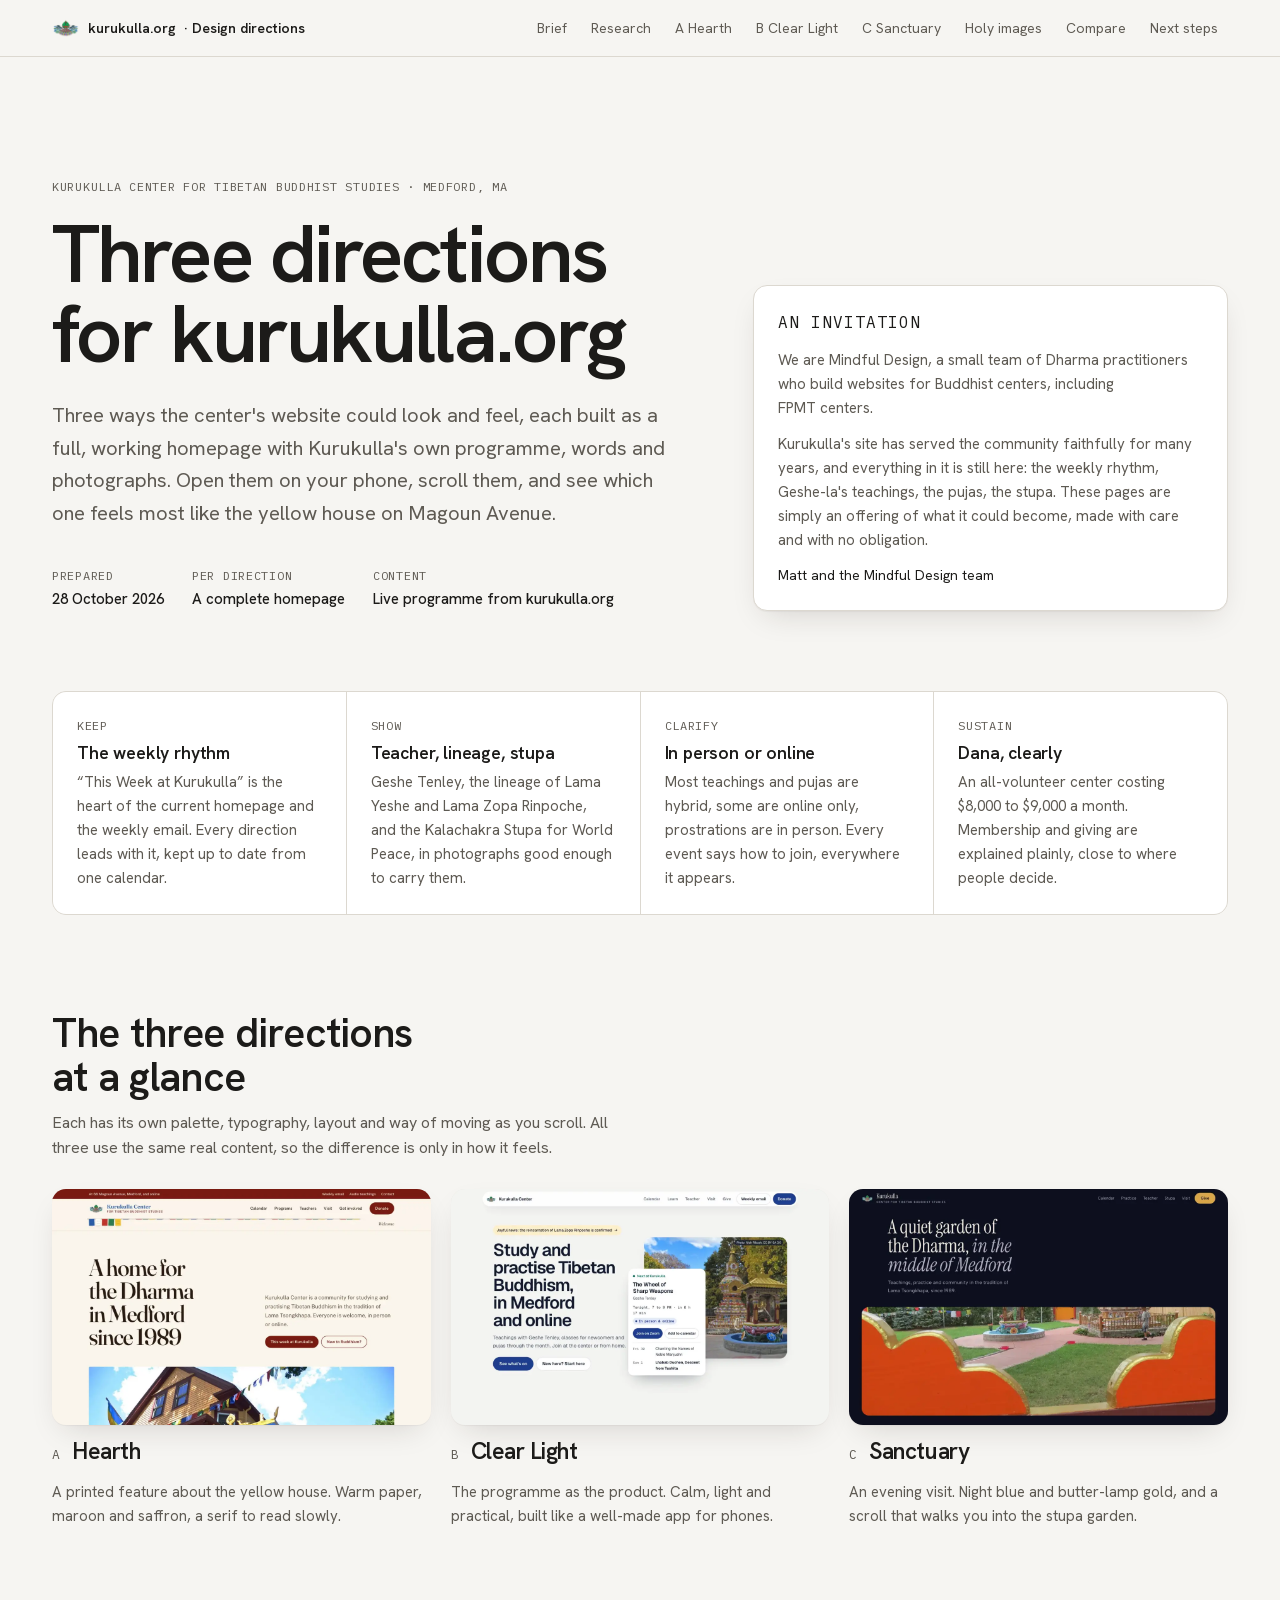
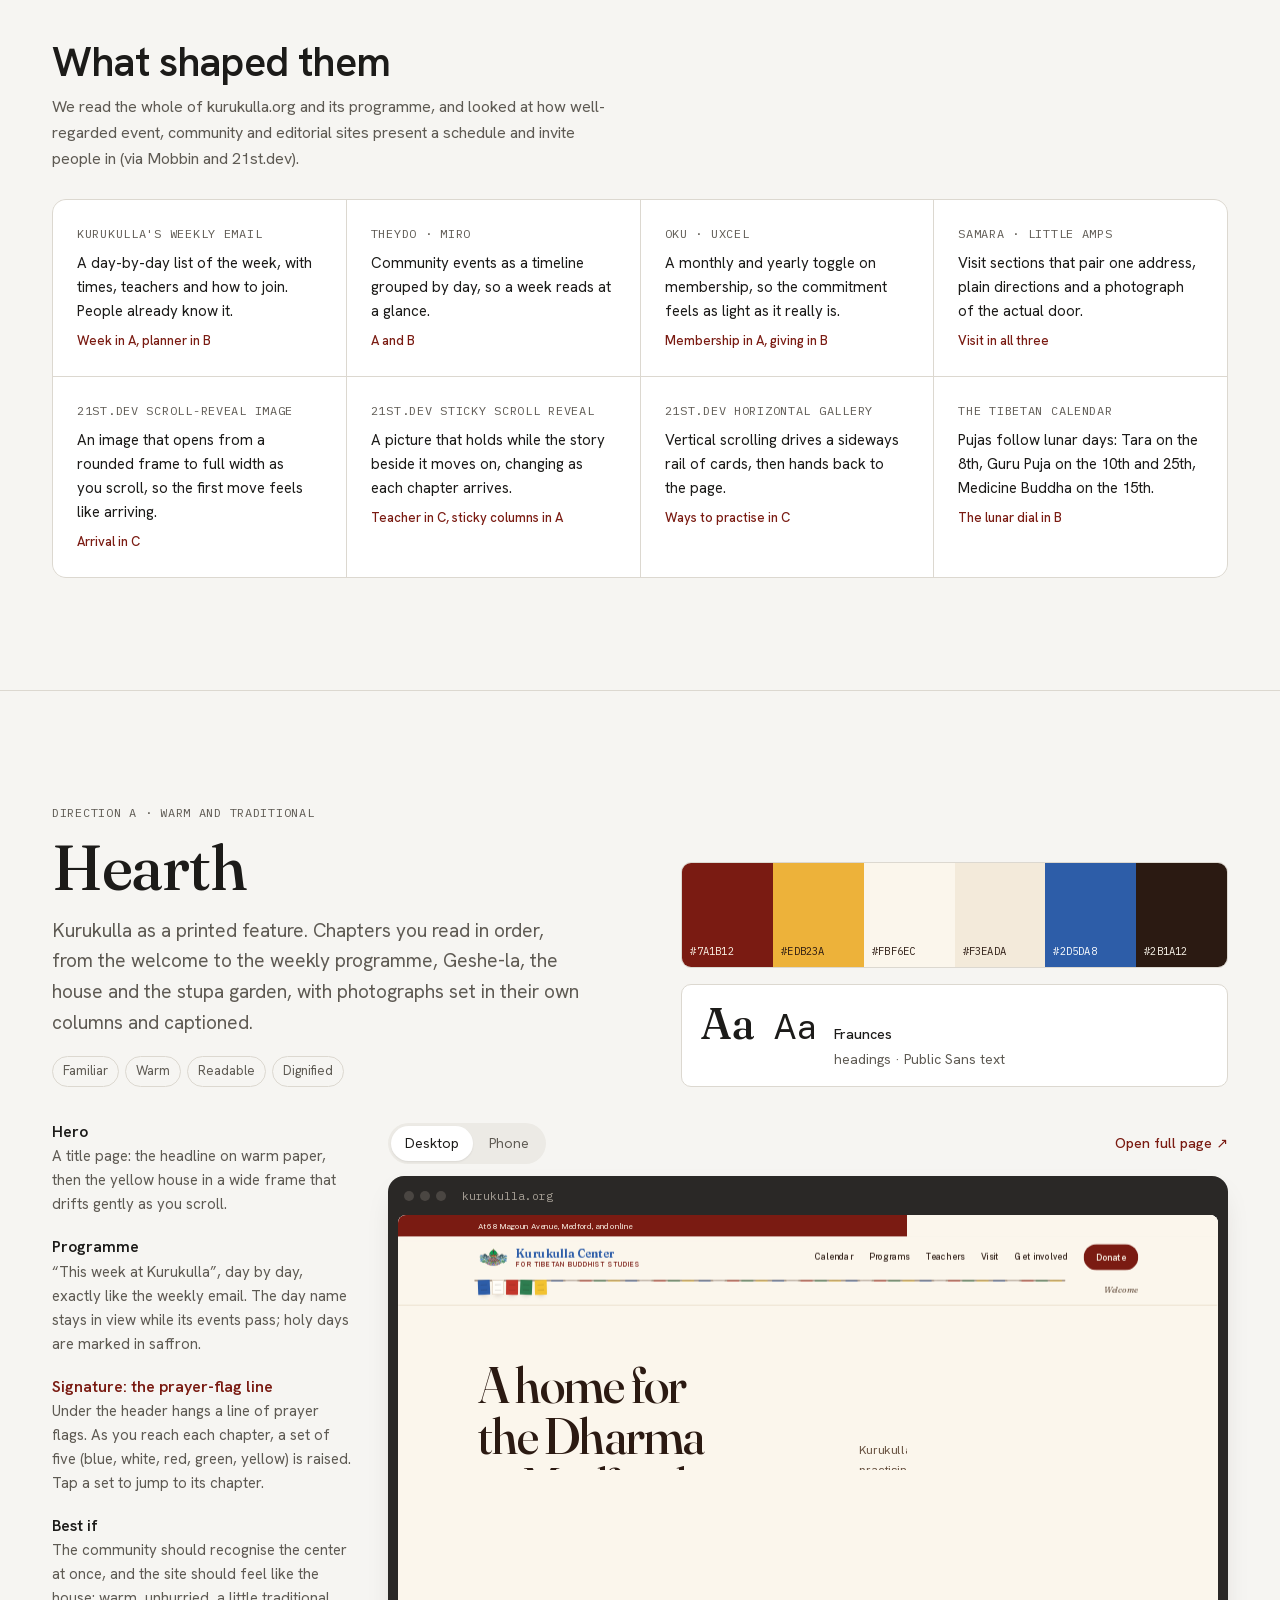
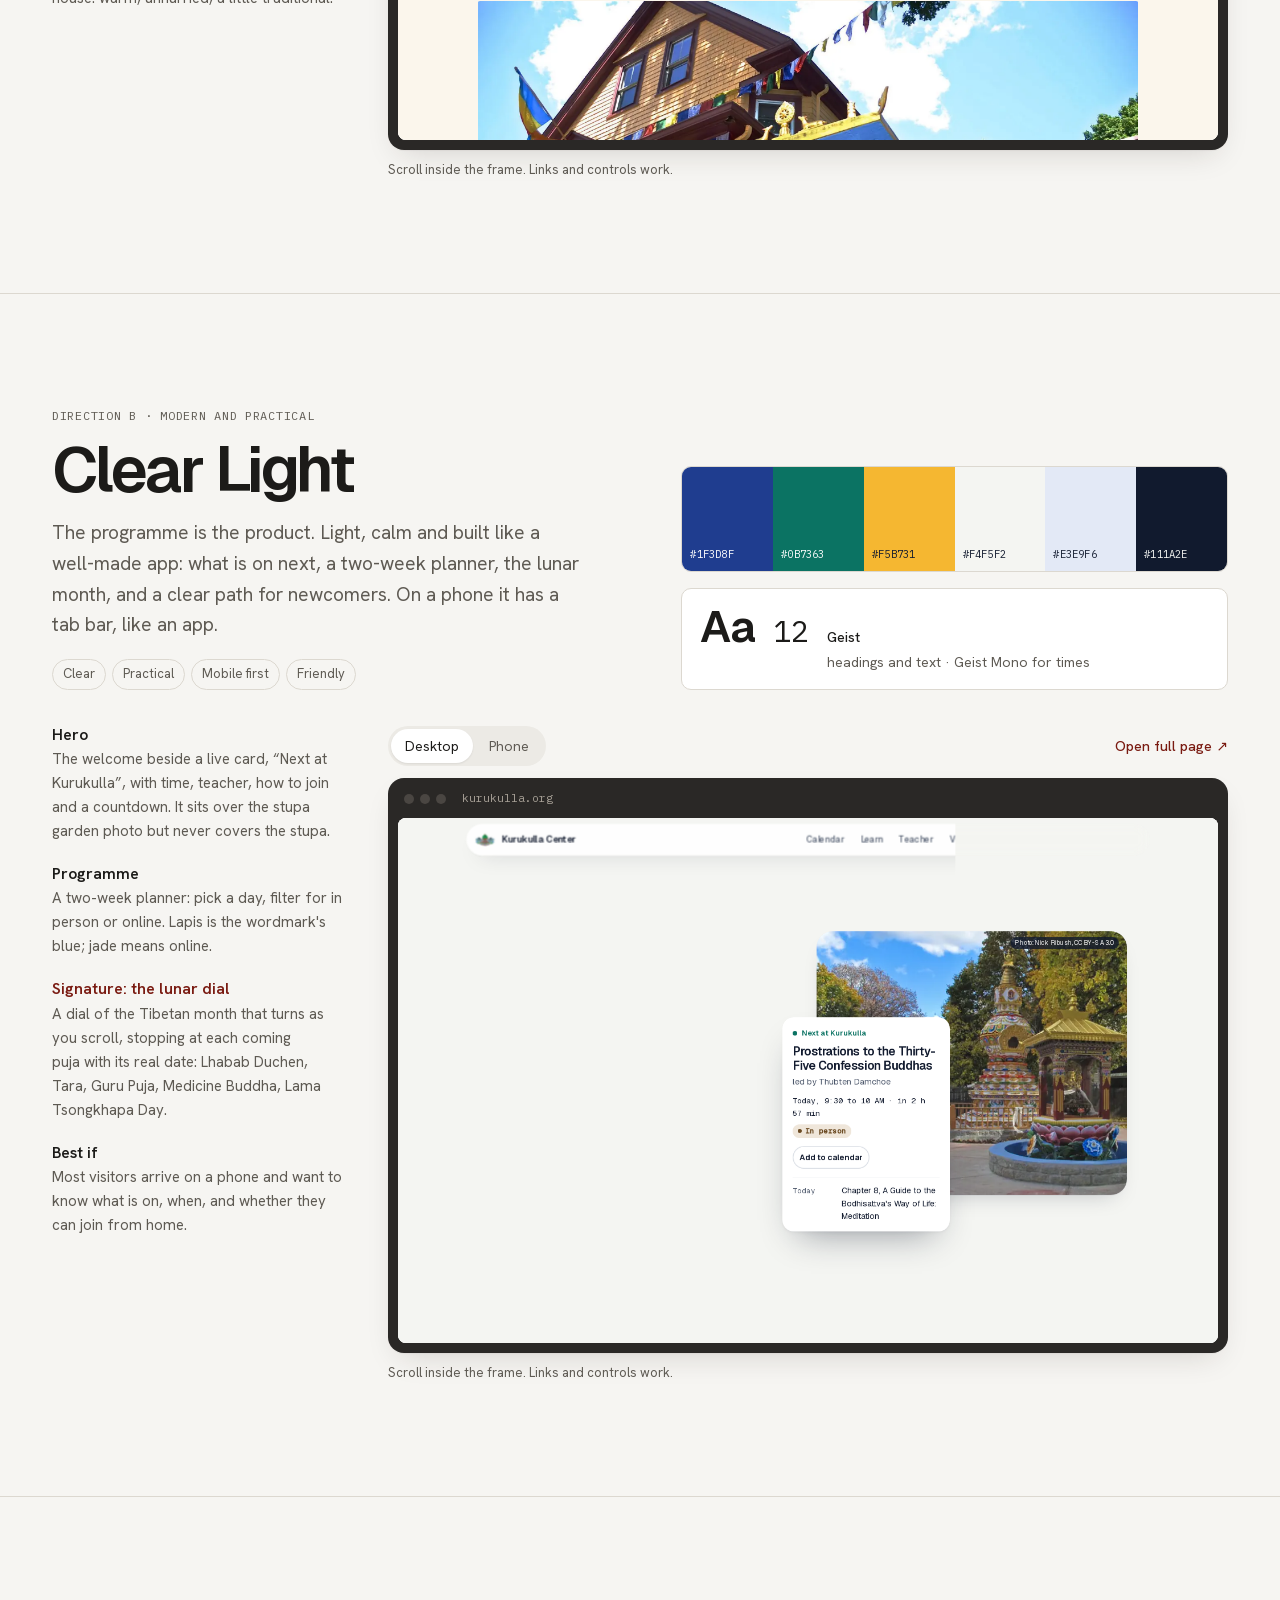
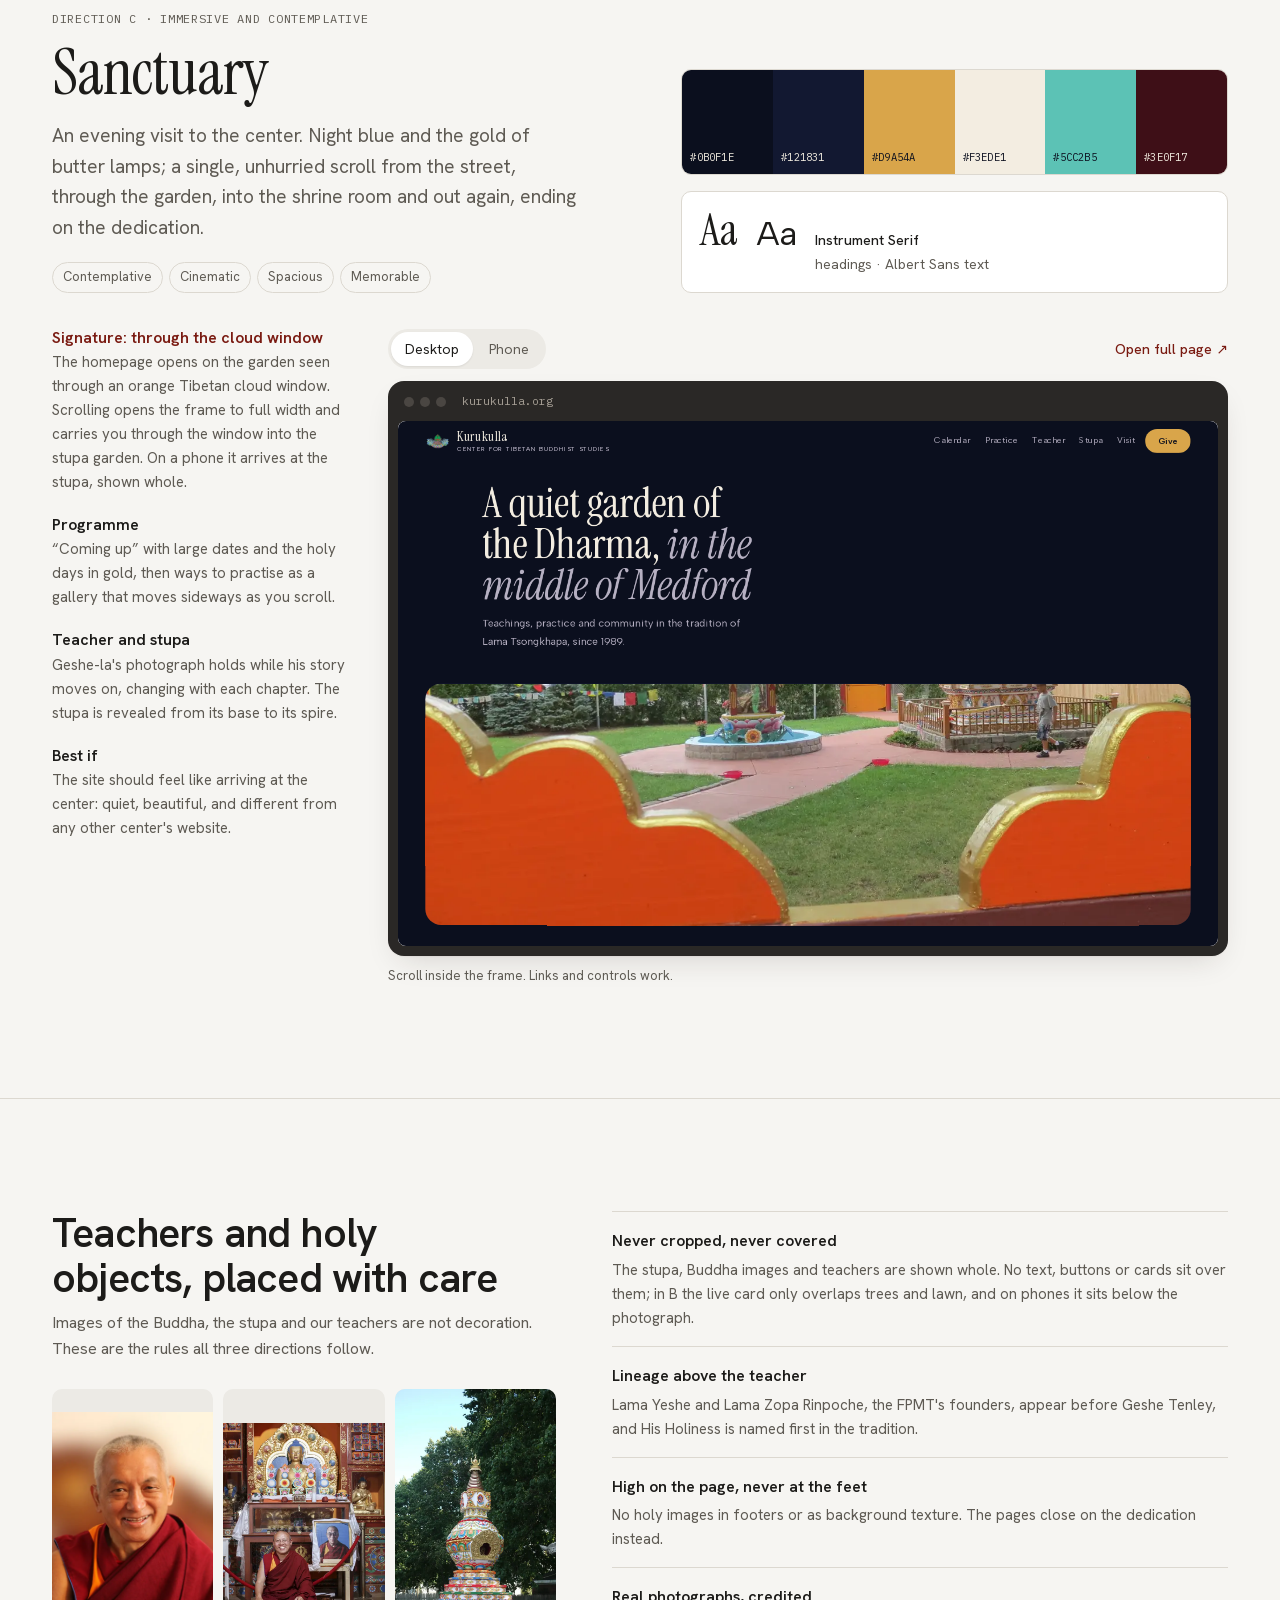
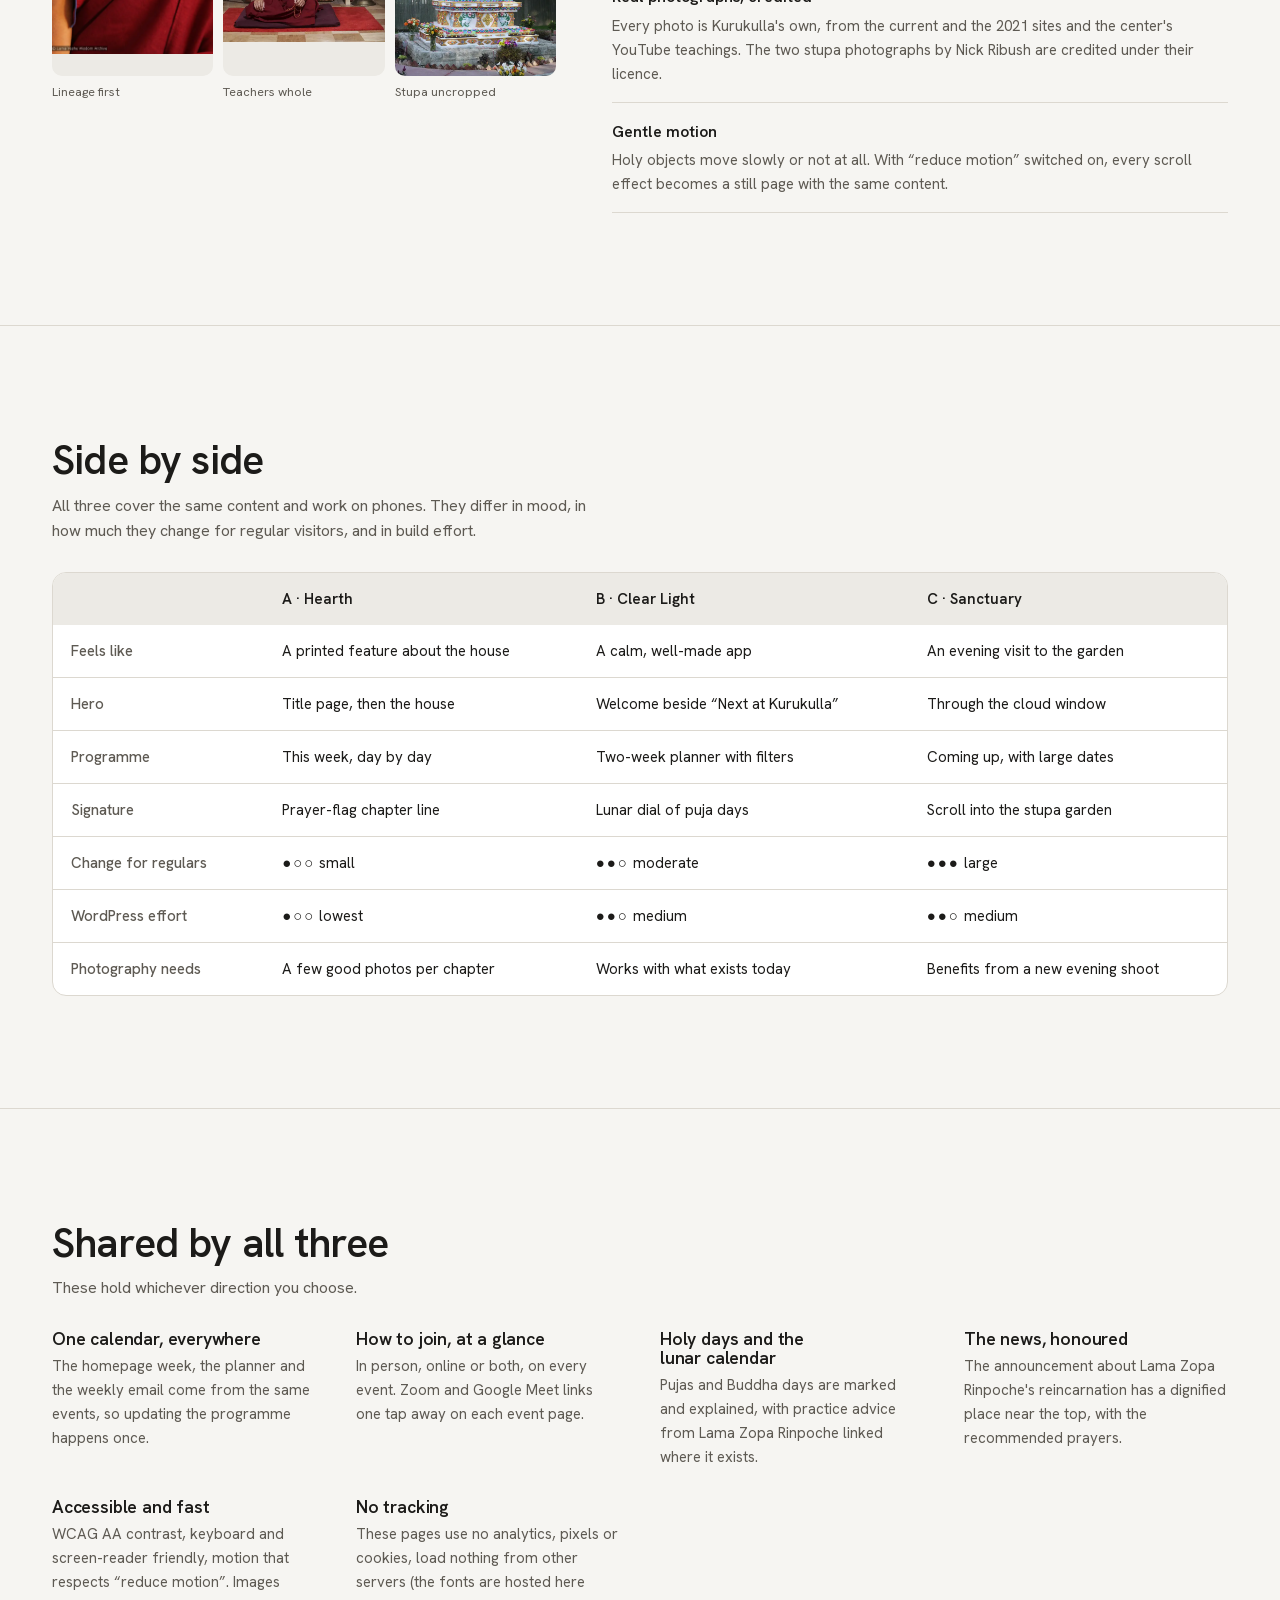
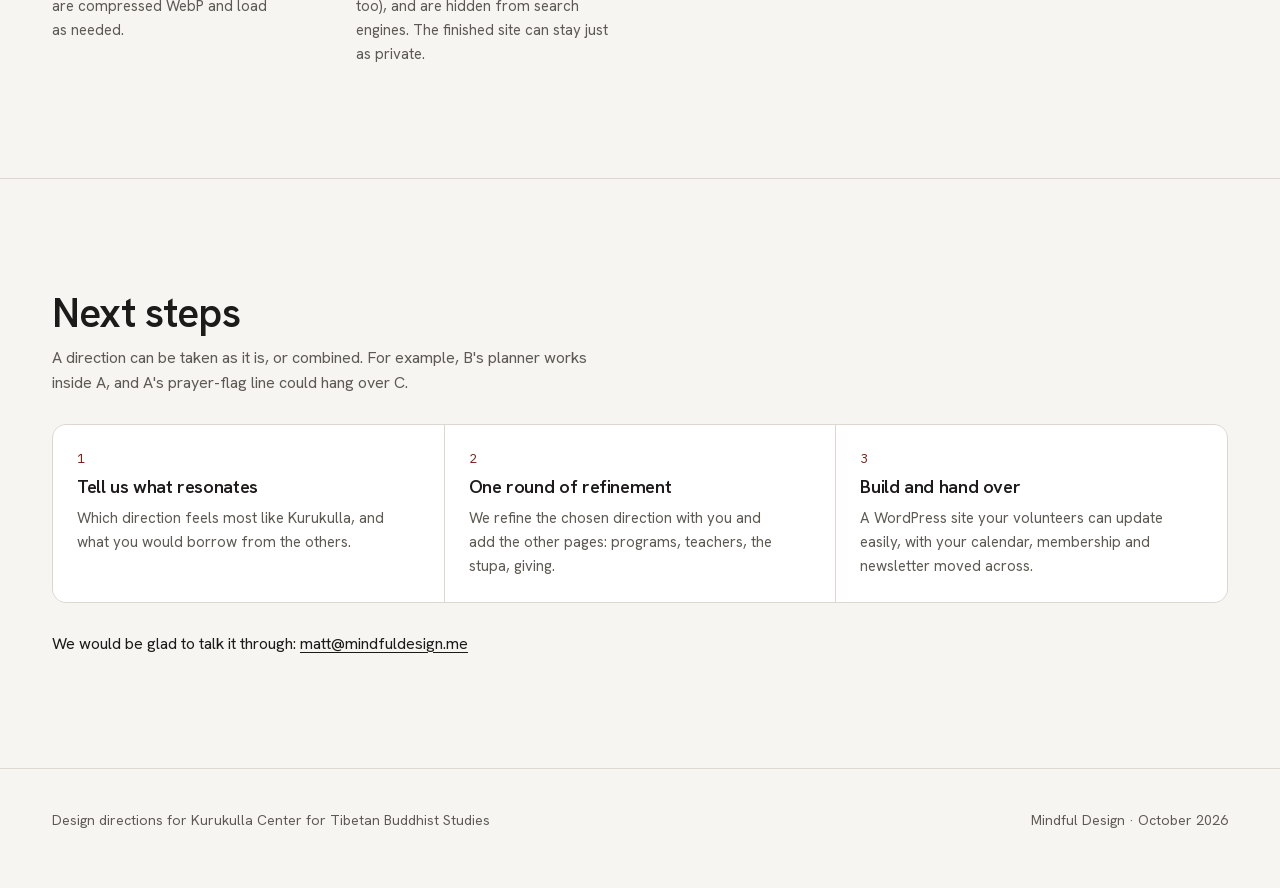
==== commit 974b9863: "Self-host fonts Latin-subset woff2 files for all eight families live in assets/fonts with one shared" ====
--- a/index.html
+++ b/index.html
@@ -7,9 +7,8 @@
 <title>Kurukulla Design Directions</title>
 <meta name="description" content="Three design directions for the Kurukulla Center website, prepared by Mindful Design.">
 <link rel="icon" href="assets/img/emblem-240.webp" type="image/webp">
-<link rel="preconnect" href="https://fonts.googleapis.com">
-<link rel="preconnect" href="https://fonts.gstatic.com" crossorigin>
-<link rel="stylesheet" href="https://fonts.googleapis.com/css2?family=Hanken+Grotesk:ital,wght@0,400;0,500;0,600;1,400&family=IBM+Plex+Mono:wght@400;500&family=Fraunces:opsz,wght@9..144,500&family=Public+Sans:wght@400&family=Geist:wght@400;600&family=Instrument+Serif&family=Albert+Sans:wght@400&display=swap">
+<link rel="preload" href="assets/fonts/hanken-grotesk-normal-400-600.woff2" as="font" type="font/woff2" crossorigin>
+<link rel="stylesheet" href="assets/fonts/fonts.css">
 <style>
 /* Layout: a quiet studio folio. Cover, brief, research, three direction chapters with live previews,
    care notes, comparison, next steps. The folio stays neutral so the three directions carry the colour. */
@@ -450,7 +449,7 @@
         <div><h3>Holy days and the lunar calendar</h3><p>Pujas and Buddha days are marked and explained, with practice advice from Lama Zopa Rinpoche linked where it exists.</p></div>
         <div><h3>The news, honoured</h3><p>The announcement about Lama Zopa Rinpoche's reincarnation has a dignified place near the top, with the recommended prayers.</p></div>
         <div><h3>Accessible and fast</h3><p>WCAG AA contrast, keyboard and screen-reader friendly, motion that respects “reduce motion”. Images are compressed WebP and load as needed.</p></div>
-        <div><h3>No tracking</h3><p>These pages use no analytics, pixels or cookies, and are hidden from search engines. The finished site can stay just as private.</p></div>
+        <div><h3>No tracking</h3><p>These pages use no analytics, pixels or cookies, load nothing from other servers (the fonts are hosted here too), and are hidden from search engines. The finished site can stay just as private.</p></div>
       </div>
     </div>
   </section>
--- a/assets/fonts/fonts.css
+++ b/assets/fonts/fonts.css
@@ -0,0 +1,97 @@
+/* Self-hosted from Google Fonts (SIL Open Font License). Latin subset only. */
+@font-face {
+  font-family: 'Fraunces';
+  font-style: italic;
+  font-weight: 400;
+  font-display: swap;
+  src: url(fraunces-italic-400.woff2) format('woff2');
+  unicode-range: U+0000-00FF, U+0131, U+0152-0153, U+02BB-02BC, U+02C6, U+02DA, U+02DC, U+0304, U+0308, U+0329, U+2000-206F, U+20AC, U+2122, U+2191, U+2193, U+2212, U+2215, U+FEFF, U+FFFD;
+}
+@font-face {
+  font-family: 'Fraunces';
+  font-style: normal;
+  font-weight: 400 600;
+  font-display: swap;
+  src: url(fraunces-normal-400-600.woff2) format('woff2');
+  unicode-range: U+0000-00FF, U+0131, U+0152-0153, U+02BB-02BC, U+02C6, U+02DA, U+02DC, U+0304, U+0308, U+0329, U+2000-206F, U+20AC, U+2122, U+2191, U+2193, U+2212, U+2215, U+FEFF, U+FFFD;
+}
+@font-face {
+  font-family: 'Public Sans';
+  font-style: normal;
+  font-weight: 400 600;
+  font-display: swap;
+  src: url(public-sans-normal-400-600.woff2) format('woff2');
+  unicode-range: U+0000-00FF, U+0131, U+0152-0153, U+02BB-02BC, U+02C6, U+02DA, U+02DC, U+0304, U+0308, U+0329, U+2000-206F, U+20AC, U+2122, U+2191, U+2193, U+2212, U+2215, U+FEFF, U+FFFD;
+}
+@font-face {
+  font-family: 'Geist';
+  font-style: normal;
+  font-weight: 400 700;
+  font-display: swap;
+  src: url(geist-normal-400-700.woff2) format('woff2');
+  unicode-range: U+0000-00FF, U+0131, U+0152-0153, U+02BB-02BC, U+02C6, U+02DA, U+02DC, U+0304, U+0308, U+0329, U+2000-206F, U+20AC, U+2122, U+2191, U+2193, U+2212, U+2215, U+FEFF, U+FFFD;
+}
+@font-face {
+  font-family: 'Geist Mono';
+  font-style: normal;
+  font-weight: 400 500;
+  font-display: swap;
+  src: url(geist-mono-normal-400-500.woff2) format('woff2');
+  unicode-range: U+0000-00FF, U+0131, U+0152-0153, U+02BB-02BC, U+02C6, U+02DA, U+02DC, U+0304, U+0308, U+0329, U+2000-206F, U+20AC, U+2122, U+2191, U+2193, U+2212, U+2215, U+FEFF, U+FFFD;
+}
+@font-face {
+  font-family: 'Instrument Serif';
+  font-style: italic;
+  font-weight: 400;
+  font-display: swap;
+  src: url(instrument-serif-italic-400.woff2) format('woff2');
+  unicode-range: U+0000-00FF, U+0131, U+0152-0153, U+02BB-02BC, U+02C6, U+02DA, U+02DC, U+0304, U+0308, U+0329, U+2000-206F, U+20AC, U+2122, U+2191, U+2193, U+2212, U+2215, U+FEFF, U+FFFD;
+}
+@font-face {
+  font-family: 'Instrument Serif';
+  font-style: normal;
+  font-weight: 400;
+  font-display: swap;
+  src: url(instrument-serif-normal-400.woff2) format('woff2');
+  unicode-range: U+0000-00FF, U+0131, U+0152-0153, U+02BB-02BC, U+02C6, U+02DA, U+02DC, U+0304, U+0308, U+0329, U+2000-206F, U+20AC, U+2122, U+2191, U+2193, U+2212, U+2215, U+FEFF, U+FFFD;
+}
+@font-face {
+  font-family: 'Albert Sans';
+  font-style: normal;
+  font-weight: 400 600;
+  font-display: swap;
+  src: url(albert-sans-normal-400-600.woff2) format('woff2');
+  unicode-range: U+0000-00FF, U+0131, U+0152-0153, U+02BB-02BC, U+02C6, U+02DA, U+02DC, U+0304, U+0308, U+0329, U+2000-206F, U+20AC, U+2122, U+2191, U+2193, U+2212, U+2215, U+FEFF, U+FFFD;
+}
+@font-face {
+  font-family: 'Hanken Grotesk';
+  font-style: italic;
+  font-weight: 400;
+  font-display: swap;
+  src: url(hanken-grotesk-italic-400.woff2) format('woff2');
+  unicode-range: U+0000-00FF, U+0131, U+0152-0153, U+02BB-02BC, U+02C6, U+02DA, U+02DC, U+0304, U+0308, U+0329, U+2000-206F, U+20AC, U+2122, U+2191, U+2193, U+2212, U+2215, U+FEFF, U+FFFD;
+}
+@font-face {
+  font-family: 'Hanken Grotesk';
+  font-style: normal;
+  font-weight: 400 600;
+  font-display: swap;
+  src: url(hanken-grotesk-normal-400-600.woff2) format('woff2');
+  unicode-range: U+0000-00FF, U+0131, U+0152-0153, U+02BB-02BC, U+02C6, U+02DA, U+02DC, U+0304, U+0308, U+0329, U+2000-206F, U+20AC, U+2122, U+2191, U+2193, U+2212, U+2215, U+FEFF, U+FFFD;
+}
+@font-face {
+  font-family: 'IBM Plex Mono';
+  font-style: normal;
+  font-weight: 400;
+  font-display: swap;
+  src: url(ibm-plex-mono-normal-400.woff2) format('woff2');
+  unicode-range: U+0000-00FF, U+0131, U+0152-0153, U+02BB-02BC, U+02C6, U+02DA, U+02DC, U+0304, U+0308, U+0329, U+2000-206F, U+20AC, U+2122, U+2191, U+2193, U+2212, U+2215, U+FEFF, U+FFFD;
+}
+@font-face {
+  font-family: 'IBM Plex Mono';
+  font-style: normal;
+  font-weight: 500;
+  font-display: swap;
+  src: url(ibm-plex-mono-normal-500.woff2) format('woff2');
+  unicode-range: U+0000-00FF, U+0131, U+0152-0153, U+02BB-02BC, U+02C6, U+02DA, U+02DC, U+0304, U+0308, U+0329, U+2000-206F, U+20AC, U+2122, U+2191, U+2193, U+2212, U+2215, U+FEFF, U+FFFD;
+}
